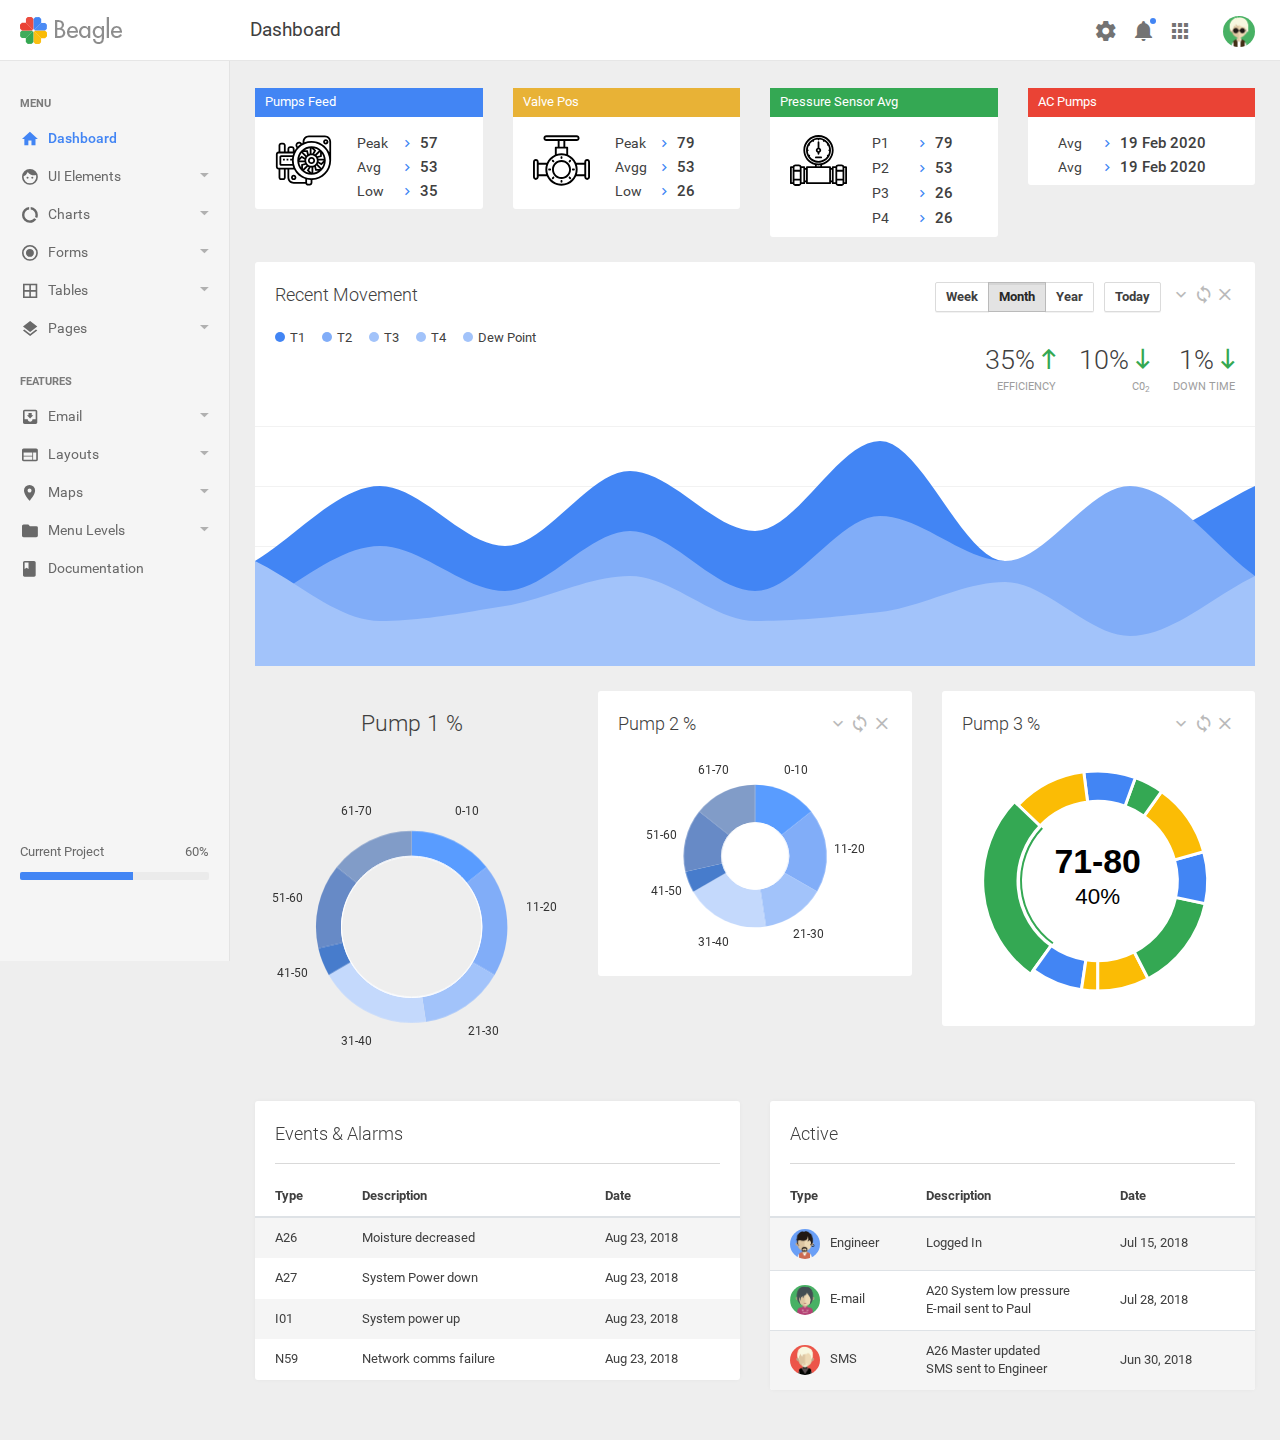
==== index.html @ 0086482c "test push" ====
<!DOCTYPE html>
<html lang="en">
  <head>
    <meta charset="utf-8">
    <meta name="viewport" content="width=device-width, initial-scale=1.0, maximum-scale=1.0, user-scalable=no">
    <meta http-equiv="X-UA-Compatible" content="IE=edge">
    <meta name="description" content="">
    <meta name="author" content="">
    <link rel="shortcut icon" href="assets/img/logo-fav.png">
    <title>Beagle</title>
    <link rel="stylesheet" type="text/css" href="assets/lib/perfect-scrollbar/css/perfect-scrollbar.css"/>
    <link rel="stylesheet" type="text/css" href="assets/lib/material-design-icons/css/material-design-iconic-font.min.css"/>
    <link rel="stylesheet" type="text/css" href="assets/lib/jquery.vectormap/jquery-jvectormap-1.2.2.css"/>
    <link rel="stylesheet" type="text/css" href="assets/lib/jqvmap/jqvmap.min.css"/>
    <link rel="stylesheet" type="text/css" href="assets/lib/datetimepicker/css/bootstrap-datetimepicker.min.css"/>
    <link rel="stylesheet" href="assets/css/app.css" type="text/css"/>
    <link rel="stylesheet" href="assets/css/custom_styles.css" type="text/css"/>
  </head>
  <body>
    <div class="be-wrapper be-fixed-sidebar">
      <nav class="navbar navbar-expand fixed-top be-top-header">
        <div class="container-fluid">
          <div class="be-navbar-header"><a class="navbar-brand" href="index.html"></a>
          </div>
          <div class="page-title"><span>Dashboard</span></div>
          <div class="be-right-navbar">
            <ul class="nav navbar-nav float-right be-user-nav">
              <li class="nav-item dropdown"><a class="nav-link dropdown-toggle" href="#" data-toggle="dropdown" role="button" aria-expanded="false"><img src="assets/img/avatar.png" alt="Avatar"><span class="user-name">Túpac Amaru</span></a>
                <div class="dropdown-menu" role="menu">     
                  <div class="user-info">
                    <div class="user-name">Túpac Amaru</div>
                    <div class="user-position online">Available</div>
                  </div><a class="dropdown-item" href="pages-profile.html"><span class="icon mdi mdi-face"></span>Account</a><a class="dropdown-item" href="#"><span class="icon mdi mdi-settings"></span>Settings</a><a class="dropdown-item" href="pages-login.html"><span class="icon mdi mdi-power"></span>Logout</a>
                </div>
              </li>
            </ul>
            <ul class="nav navbar-nav float-right be-icons-nav">
              <li class="nav-item dropdown"><a class="nav-link be-toggle-right-sidebar" href="#" role="button" aria-expanded="false"><span class="icon mdi mdi-settings"></span></a></li>
              <li class="nav-item dropdown"><a class="nav-link dropdown-toggle" href="#" data-toggle="dropdown" role="button" aria-expanded="false"><span class="icon mdi mdi-notifications"></span><span class="indicator"></span></a>
                <ul class="dropdown-menu be-notifications">
                  <li>
                    <div class="title">Notifications<span class="badge badge-pill">3</span></div>
                    <div class="list">
                      <div class="be-scroller-notifications">
                        <div class="content">
                          <ul>
                            <li class="notification notification-unread"><a href="#">
                                <div class="image"><img src="assets/img/avatar2.png" alt="Avatar"></div>
                                <div class="notification-info">
                                  <div class="text"><span class="user-name">Jessica Caruso</span> accepted your invitation to join the team.</div><span class="date">2 min ago</span>
                                </div></a></li>
                            <li class="notification"><a href="#">
                                <div class="image"><img src="assets/img/avatar3.png" alt="Avatar"></div>
                                <div class="notification-info">
                                  <div class="text"><span class="user-name">Joel King</span> is now following you</div><span class="date">2 days ago</span>
                                </div></a></li>
                            <li class="notification"><a href="#">
                                <div class="image"><img src="assets/img/avatar4.png" alt="Avatar"></div>
                                <div class="notification-info">
                                  <div class="text"><span class="user-name">John Doe</span> is watching your main repository</div><span class="date">2 days ago</span>
                                </div></a></li>
                            <li class="notification"><a href="#">
                                <div class="image"><img src="assets/img/avatar5.png" alt="Avatar"></div>
                                <div class="notification-info"><span class="text"><span class="user-name">Emily Carter</span> is now following you</span><span class="date">5 days ago</span></div></a></li>
                          </ul>
                        </div>
                      </div>
                    </div>
                    <div class="footer"> <a href="#">View all notifications</a></div>
                  </li>
                </ul>
              </li>
              <li class="nav-item dropdown"><a class="nav-link dropdown-toggle" href="#" data-toggle="dropdown" role="button" aria-expanded="false"><span class="icon mdi mdi-apps"></span></a>
                <ul class="dropdown-menu be-connections">
                  <li>
                    <div class="list">
                      <div class="content">
                        <div class="row">
                          <div class="col"><a class="connection-item" href="#"><img src="assets/img/github.png" alt="Github"><span>GitHub</span></a></div>
                          <div class="col"><a class="connection-item" href="#"><img src="assets/img/bitbucket.png" alt="Bitbucket"><span>Bitbucket</span></a></div>
                          <div class="col"><a class="connection-item" href="#"><img src="assets/img/slack.png" alt="Slack"><span>Slack</span></a></div>
                        </div>
                        <div class="row">
                          <div class="col"><a class="connection-item" href="#"><img src="assets/img/dribbble.png" alt="Dribbble"><span>Dribbble</span></a></div>
                          <div class="col"><a class="connection-item" href="#"><img src="assets/img/mail_chimp.png" alt="Mail Chimp"><span>Mail Chimp</span></a></div>
                          <div class="col"><a class="connection-item" href="#"><img src="assets/img/dropbox.png" alt="Dropbox"><span>Dropbox</span></a></div>
                        </div>
                      </div>
                    </div>
                    <div class="footer"> <a href="#">More</a></div>
                  </li>
                </ul>
              </li>
            </ul>
          </div>
        </div>
      </nav>
      <div class="be-left-sidebar">
        <div class="left-sidebar-wrapper"><a class="left-sidebar-toggle" href="#">Dashboard</a>
          <div class="left-sidebar-spacer">
            <div class="left-sidebar-scroll">
              <div class="left-sidebar-content">
                <ul class="sidebar-elements">
                  <li class="divider">Menu</li>
                  <li class="active"><a href="index.html"><i class="icon mdi mdi-home"></i><span>Dashboard</span></a>
                  </li>
                  <li class="parent"><a href="#"><i class="icon mdi mdi-face"></i><span>UI Elements</span></a>
                    <ul class="sub-menu">
                      <li><a href="ui-alerts.html">Alerts</a>
                      </li>
                      <li><a href="ui-buttons.html">Buttons</a>
                      </li>
                      <li><a href="ui-cards.html"><span class="badge badge-primary float-right">New</span>Cards</a>
                      </li>
                      <li><a href="ui-panels.html">Panels</a>
                      </li>
                      <li><a href="ui-general.html">General</a>
                      </li>
                      <li><a href="ui-modals.html">Modals</a>
                      </li>
                      <li><a href="ui-notifications.html">Notifications</a>
                      </li>
                      <li><a href="ui-icons.html">Icons</a>
                      </li>
                      <li><a href="ui-grid.html">Grid</a>
                      </li>
                      <li><a href="ui-tabs-accordions.html">Tabs &amp; Accordions</a>
                      </li>
                      <li><a href="ui-nestable-lists.html">Nestable Lists</a>
                      </li>
                      <li><a href="ui-typography.html">Typography</a>
                      </li>
                      <li><a href="ui-dragdrop.html"><span class="badge badge-primary float-right">New</span>Drag &amp; Drop</a>
                      </li>
                      <li><a href="ui-sweetalert2.html"><span class="badge badge-primary float-right">New</span>Sweetalert 2</a>
                      </li>
                    </ul>
                  </li>
                  <li class="parent"><a href="charts.html"><i class="icon mdi mdi-chart-donut"></i><span>Charts</span></a>
                    <ul class="sub-menu">
                      <li><a href="charts-flot.html">Flot</a>
                      </li>
                      <li><a href="charts-sparkline.html">Sparklines</a>
                      </li>
                      <li><a href="charts-chartjs.html">Chart.js</a>
                      </li>
                      <li><a href="charts-morris.html">Morris.js</a>
                      </li>
                    </ul>
                  </li>
                  <li class="parent"><a href="#"><i class="icon mdi mdi-dot-circle"></i><span>Forms</span></a>
                    <ul class="sub-menu">
                      <li><a href="form-elements.html">Elements</a>
                      </li>
                      <li><a href="form-validation.html">Validation</a>
                      </li>
                      <li><a href="form-multiselect.html">Multiselect</a>
                      </li>
                      <li><a href="form-wizard.html">Wizard</a>
                      </li>
                      <li><a href="form-masks.html">Input Masks</a>
                      </li>
                      <li><a href="form-wysiwyg.html">WYSIWYG Editor</a>
                      </li>
                      <li><a href="form-upload.html">Multi Upload</a>
                      </li>
                    </ul>
                  </li>
                  <li class="parent"><a href="#"><i class="icon mdi mdi-border-all"></i><span>Tables</span></a>
                    <ul class="sub-menu">
                      <li><a href="tables-general.html">General</a>
                      </li>
                      <li><a href="tables-datatables.html">Data Tables</a>
                      </li>
                      <li><a href="tables-filters.html"><span class="badge badge-primary float-right">New</span>Table Filters</a>
                      </li>
                    </ul>
                  </li>
                  <li class="parent"><a href="#"><i class="icon mdi mdi-layers"></i><span>Pages</span></a>
                    <ul class="sub-menu">
                      <li><a href="pages-blank.html">Blank Page</a>
                      </li>
                      <li><a href="pages-blank-header.html">Blank Page Header</a>
                      </li>
                      <li><a href="pages-login.html">Login</a>
                      </li>
                      <li><a href="pages-login2.html">Login v2</a>
                      </li>
                      <li><a href="pages-404.html">404 Page</a>
                      </li>
                      <li><a href="pages-sign-up.html">Sign Up</a>
                      </li>
                      <li><a href="pages-forgot-password.html">Forgot Password</a>
                      </li>
                      <li><a href="pages-profile.html">Profile</a>
                      </li>
                      <li><a href="pages-pricing-tables.html">Pricing Tables</a>
                      </li>
                      <li><a href="pages-pricing-tables2.html">Pricing Tables v2</a>
                      </li>
                      <li><a href="pages-timeline.html">Timeline</a>
                      </li>
                      <li><a href="pages-timeline2.html">Timeline v2</a>
                      </li>
                      <li><a href="pages-invoice.html"><span class="badge badge-primary float-right">New</span>Invoice</a>
                      </li>
                      <li><a href="pages-calendar.html">Calendar</a>
                      </li>
                      <li><a href="pages-gallery.html">Gallery</a>
                      </li>
                      <li><a href="pages-code-editor.html"><span class="badge badge-primary float-right">New    </span>Code Editor</a>
                      </li>
                      <li><a href="pages-booking.html"><span class="badge badge-primary float-right">New</span>Booking</a>
                      </li>
                      <li><a href="pages-loaders.html"><span class="badge badge-primary float-right">New</span>Loaders</a>
                      </li>
                      <li><a href="pages-ajax-loader.html"><span class="badge badge-primary float-right">New</span>AJAX Loader</a>
                      </li>
                    </ul>
                  </li>
                  <li class="divider">Features</li>
                  <li class="parent"><a href="#"><i class="icon mdi mdi-inbox"></i><span>Email</span></a>
                    <ul class="sub-menu">
                      <li><a href="email-inbox.html">Inbox</a>
                      </li>
                      <li><a href="email-read.html">Email Detail</a>
                      </li>
                      <li><a href="email-compose.html">Email Compose</a>
                      </li>
                    </ul>
                  </li>
                  <li class="parent"><a href="#"><i class="icon mdi mdi-view-web"></i><span>Layouts</span></a>
                    <ul class="sub-menu">
                      <li><a href="layouts-primary-header.html">Primary Header</a>
                      </li>
                      <li><a href="layouts-success-header.html">Success Header</a>
                      </li>
                      <li><a href="layouts-warning-header.html">Warning Header</a>
                      </li>
                      <li><a href="layouts-danger-header.html">Danger Header</a>
                      </li>
                      <li><a href="layouts-search-input.html">Search Input</a>
                      </li>
                      <li><a href="layouts-offcanvas-menu.html">Off Canvas Menu</a>
                      </li>
                      <li><a href="layouts-top-menu.html"><span class="badge badge-primary float-right">New</span>Top Menu</a>
                      </li>
                      <li><a href="layouts-nosidebar-left.html">Without Left Sidebar</a>
                      </li>
                      <li><a href="layouts-nosidebar-right.html">Without Right Sidebar</a>
                      </li>
                      <li><a href="layouts-nosidebars.html">Without Both Sidebars</a>
                      </li>
                      <li><a href="layouts-fixed-sidebar.html">Fixed Left Sidebar</a>
                      </li>
                      <li><a href="layouts-boxed-layout.html"><span class="badge badge-primary float-right">New</span>Boxed Layout</a>
                      </li>
                      <li><a href="pages-blank-aside.html">Page Aside</a>
                      </li>
                      <li><a href="layouts-collapsible-sidebar.html">Collapsible Sidebar</a>
                      </li>
                      <li><a href="layouts-sub-navigation.html"><span class="badge badge-primary float-right">New</span>Sub Navigation</a>
                      </li>
                      <li><a href="layouts-mega-menu.html"><span class="badge badge-primary float-right">New</span>Mega Menu</a>
                      </li>
                    </ul>
                  </li>
                  <li class="parent"><a href="#"><i class="icon mdi mdi-pin"></i><span>Maps</span></a>
                    <ul class="sub-menu">
                      <li><a href="maps-google.html">Google Maps</a>
                      </li>
                      <li><a href="maps-vector.html">Vector Maps</a>
                      </li>
                    </ul>
                  </li>
                  <li class="parent"><a href="#"><i class="icon mdi mdi-folder"></i><span>Menu Levels</span></a>
                    <ul class="sub-menu">
                      <li class="parent"><a href="#"><i class="icon mdi mdi-undefined"></i><span>Level 1</span></a>
                        <ul class="sub-menu">
                          <li><a href="#"><i class="icon mdi mdi-undefined"></i><span>Level 2</span></a>
                          </li>
                          <li class="parent"><a href="#"><i class="icon mdi mdi-undefined"></i><span>Level 2</span></a>
                            <ul class="sub-menu">
                              <li><a href="#"><i class="icon mdi mdi-undefined"></i><span>Level 3</span></a>
                              </li>
                              <li><a href="#"><i class="icon mdi mdi-undefined"></i><span>Level 3</span></a>
                              </li>
                            </ul>
                          </li>
                        </ul>
                      </li>
                      <li class="parent"><a href="#"><i class="icon mdi mdi-undefined"></i><span>Level 1</span></a>
                        <ul class="sub-menu">
                          <li><a href="#"><i class="icon mdi mdi-undefined"></i><span>Level 2</span></a>
                          </li>
                          <li class="parent"><a href="#"><i class="icon mdi mdi-undefined"></i><span>Level 2</span></a>
                            <ul class="sub-menu">
                              <li><a href="#"><i class="icon mdi mdi-undefined"></i><span>Level 3</span></a>
                              </li>
                              <li><a href="#"><i class="icon mdi mdi-undefined"></i><span>Level 3</span></a>
                              </li>
                            </ul>
                          </li>
                        </ul>
                      </li>
                    </ul>
                  </li>
                  <li><a href="documentation.html"><i class="icon mdi mdi-book"></i><span>Documentation</span></a>
                  </li>
                </ul>
              </div>
            </div>
          </div>
          <div class="progress-widget">
            <div class="progress-data"><span class="progress-value">60%</span><span class="name">Current Project</span></div>
            <div class="progress">
              <div class="progress-bar progress-bar-primary" style="width: 60%;"></div>
            </div>
          </div>
        </div>
      </div>
      <div class="be-content">
        <div class="main-content container-fluid">
          <div class="row">
            <div class="col-12 col-lg-6 col-xl-3">

                

                <div class="widget widget-tile has-heading">

                  <div class="widget-heading-block">Pumps Feed</div>


                  <div class="row">
                    <div class="col-md-4 pr-0">
                      <div class="widget-img"><img src="assets/img/icons/water-pump.svg"></div>
                    </div>
                    <div class="col-md-8">
                      <div class="data-info">

                        <div class="row">
                          <div class="col-md-6 p-0"><div class="desc">Peak</div></div>
                          <div class="col-md-6 p-0">
                            <div class="value">
                              <span class="indicator indicator-equal mdi mdi-chevron-right"></span><span class="number" data-toggle="counter" data-end="65">0</span>
                            </div>
                          </div>
                        </div>

                        <div class="row">
                          <div class="col-md-6 p-0"><div class="desc">Avg</div></div>
                          <div class="col-md-6 p-0">
                            <div class="value">
                              <span class="indicator indicator-equal mdi mdi-chevron-right"></span><span class="number" data-toggle="counter" data-end="60">0</span>
                            </div>
                          </div>
                        </div>

                        <div class="row">
                          <div class="col-md-6 p-0"><div class="desc">Low</div></div>
                          <div class="col-md-6 p-0">
                            <div class="value">
                              <span class="indicator indicator-equal mdi mdi-chevron-right"></span><span class="number" data-toggle="counter" data-end="40">0</span>
                            </div>
                          </div>
                        </div>
                        
    
                        
                      </div>
                    </div>
                  </div>

                  
                  
                </div>
            </div>
            <div class="col-12 col-lg-6 col-xl-3">

                

              <div class="widget widget-tile has-heading">

                <div class="widget-heading-block orange-heading">Valve Pos</div>


                <div class="row">
                  <div class="col-md-4 pr-0">
                    <div class="widget-img"><img src="assets/img/icons/valve.svg"></div>
                  </div>
                  <div class="col-md-8">
                    <div class="data-info">

                      <div class="row">
                        <div class="col-md-6 p-0"><div class="desc">Peak</div></div>
                        <div class="col-md-6 p-0">
                          <div class="value">
                            <span class="indicator indicator-equal mdi mdi-chevron-right"></span><span class="number" data-toggle="counter" data-end="90">0</span>
                          </div>
                        </div>
                      </div>

                      <div class="row">
                        <div class="col-md-6 p-0"><div class="desc">Avgg</div></div>
                        <div class="col-md-6 p-0">
                          <div class="value">
                            <span class="indicator indicator-equal mdi mdi-chevron-right"></span><span class="number" data-toggle="counter" data-end="60">0</span>
                          </div>
                        </div>
                      </div>

                      <div class="row">
                        <div class="col-md-6 p-0"><div class="desc">Low</div></div>
                        <div class="col-md-6 p-0">
                          <div class="value">
                            <span class="indicator indicator-equal mdi mdi-chevron-right"></span><span class="number" data-toggle="counter" data-end="30">0</span>
                          </div>
                        </div>
                      </div>
                      
  
                      
                    </div>
                  </div>
                </div>

                
                
              </div>
            </div>
            <div class="col-12 col-lg-6 col-xl-3">

                  

              <div class="widget widget-tile has-heading pressure-widget">

                <div class="widget-heading-block green-heading">Pressure Sensor Avg</div>


                <div class="row">
                  <div class="col-md-4 pr-0">
                    <div class="widget-img"><img src="assets/img/icons/pressure.svg"></div>
                  </div>
                  <div class="col-md-8">
                    <div class="data-info">

                      <div class="row">
                        <div class="col-md-6 p-0"><div class="desc">P1</div></div>
                        <div class="col-md-6 p-0">
                          <div class="value">
                            <span class="indicator indicator-equal mdi mdi-chevron-right"></span><span class="number" data-toggle="counter" data-end="90">0</span>
                          </div>
                        </div>
                      </div>

                      <div class="row">
                        <div class="col-md-6 p-0"><div class="desc">P2</div></div>
                        <div class="col-md-6 p-0">
                          <div class="value">
                            <span class="indicator indicator-equal mdi mdi-chevron-right"></span><span class="number" data-toggle="counter" data-end="60">0</span>
                          </div>
                        </div>
                      </div>

                      <div class="row">
                        <div class="col-md-6 p-0"><div class="desc">P3</div></div>
                        <div class="col-md-6 p-0">
                          <div class="value">
                            <span class="indicator indicator-equal mdi mdi-chevron-right"></span><span class="number" data-toggle="counter" data-end="30">0</span>
                          </div>
                        </div>
                      </div>

                      <div class="row">
                        <div class="col-md-6 p-0"><div class="desc">P4</div></div>
                        <div class="col-md-6 p-0">
                          <div class="value">
                            <span class="indicator indicator-equal mdi mdi-chevron-right"></span><span class="number" data-toggle="counter" data-end="30">0</span>
                          </div>
                        </div>
                      </div>
                      

                      
                    </div>
                  </div>
                </div>

                
                
              </div>
            </div>
            
            <div class="col-12 col-lg-6 col-xl-3">

                  

              <div class="widget widget-tile has-heading">

                <div class="widget-heading-block red-heading">AC Pumps</div>


                <div class="row">
                  
                  <div class="col-md-12">
                    <div class="data-info">

                      <div class="row">
                        <div class="col-md-4 p-0"><div class="desc">Avg</div></div>
                        <div class="col-md-8 p-0">
                          <div class="value">
                            <span class="indicator indicator-equal mdi mdi-chevron-right"></span><span class="number">19 Feb 2020</span>
                          </div>
                        </div>
                      </div>

                      <div class="row">
                        <div class="col-md-4 p-0"><div class="desc">Avg</div></div>
                        <div class="col-md-8 p-0">
                          <div class="value">
                            <span class="indicator indicator-equal mdi mdi-chevron-right"></span><span class="number">19 Feb 2020</span>
                          </div>
                        </div>
                      </div>

                    </div>
                  </div>
                </div>

                
                
              </div>
            </div>
            
          </div>
          <div class="row">
            <div class="col-md-12">
              <div class="widget widget-fullwidth be-loading">
                <div class="widget-head">
                  <div class="tools">
                    <div class="dropdown"><a class="dropdown-toggle" data-toggle="dropdown"><span class="icon mdi mdi-more-vert d-inline-block d-md-none"></span></a>
                      <div class="dropdown-menu" role="menu"><a class="dropdown-item" href="#">Week</a><a class="dropdown-item" href="#">Month</a><a class="dropdown-item" href="#">Year</a>
                        <div class="dropdown-divider"></div><a class="dropdown-item" href="#">Today</a>
                      </div>
                    </div><span class="icon mdi mdi-chevron-down"></span><span class="icon toggle-loading mdi mdi-refresh-sync"></span><span class="icon mdi mdi-close"></span>
                  </div>
                  <div class="button-toolbar d-none d-md-block">
                    <div class="btn-group">
                      <button class="btn btn-secondary" type="button">Week</button>
                      <button class="btn btn-secondary active" type="button">Month</button>
                      <button class="btn btn-secondary" type="button">Year</button>
                    </div>
                    <div class="btn-group">
                      <button class="btn btn-secondary" type="button">Today</button>
                    </div>
                  </div><span class="title">Recent Movement</span>
                </div>
                <div class="widget-chart-container">
                  <div class="widget-chart-info">
                    <ul class="chart-legend-horizontal">
                      <li><span data-color="main-chart-color1"></span> T1</li>
                      <li><span data-color="main-chart-color2"></span> T2</li>
                      <li><span data-color="main-chart-color3"></span> T3</li>
                      <li><span data-color="main-chart-color3"></span> T4</li>
                      <li><span data-color="main-chart-color3"></span> Dew Point</li>
                    </ul>
                  </div>
                  <div class="widget-counter-group widget-counter-group-right">
                    <div class="counter counter-big">
                      <div class="value">35% <span class="mdi mdi-long-arrow-up text-success"></span></div>
                      <div class="desc">Efficiency</div>
                    </div>
                    <div class="counter counter-big">
                      <div class="value">10% <span class="mdi mdi-long-arrow-down text-success"></span></div>
                      <div class="desc">C0<sub>2</sub></div>
                    </div>
                    <div class="counter counter-big">
                      <div class="value">1% <span class="mdi mdi-long-arrow-down text-success"></span></div>
                      <div class="desc"> Down Time</div>
                    </div>
                  </div>
                  <div id="main-chart" style="height: 260px;"></div>
                </div>
                <div class="be-spinner">
                  <svg width="40px" height="40px" viewBox="0 0 66 66" xmlns="http://www.w3.org/2000/svg">
                    <circle class="circle" fill="none" stroke-width="4" stroke-linecap="round" cx="33" cy="33" r="30"></circle>
                  </svg>
                </div>
              </div>
            </div>
          </div>

          <div class="row pump-rpm-section">
            
            <div class="col-lg-4">
              <h3 class="text-center">Pump 1 %</h3>
              <div id="pump-chart1" style="height: 100%;"></div>
            </div>



            <div class="col-lg-4">
                <div class="widget">
                  <div class="widget-head">
                    <div class="tools"><span class="icon mdi mdi-chevron-down"></span><span class="icon mdi mdi-refresh-sync"></span><span class="icon mdi mdi-close"></span></div><span class="title">Pump 2 %</span>
                  </div>
                  <div class="widget-chart-container">
                    <div id="pump-chart2" style="height: 200px;"></div>
                  </div>
                </div>
            </div>




            <div class="col-lg-4">
                <div class="widget">
                  <div class="widget-head">
                    <div class="tools"><span class="icon mdi mdi-chevron-down"></span><span class="icon mdi mdi-refresh-sync"></span><span class="icon mdi mdi-close"></span></div><span class="title">Pump 3 %</span>
                  </div>
                  <div class="widget-chart-container">
                    <div id="donut-chart" style="height: 250px;"></div>
                  </div>
                </div>
            </div>
          </div>

          <div class="row">
            <div class="col-12 col-lg-6">
              <div class="card card-table">
                <div class="card-header card-header-divider">
                  
                  <div class="title">Events & Alarms</div>
                </div>
                <div class="card-body table-responsive">
                  <table class="table table-striped table-borderless">
                    <thead>
                      <tr>
                        <th style="width:20%;">Type</th>
                        <th style="width: 50%;">Description</th>
                        <th style="width:30%;">Date</th>
                        
                        
                      </tr>
                    </thead>
                    <tbody class="no-border-x">
                      <tr>
                        <td>A26</td>
                        <td>Moisture decreased</td>
                        <td>Aug 23, 2018</td>
                        
                        
                      </tr>
                      <tr>
                        <td>A27</td>
                        <td>System Power down</td>
                        <td>Aug 23, 2018</td>
                        
                        
                      </tr>
                      <tr>
                        <td>I01</td>
                        <td>System power up</td>
                        <td>Aug 23, 2018</td>
                        
                        
                      </tr>
                      <tr>
                        <td>N59</td>
                        <td>Network comms failure</td>
                        <td>Aug 23, 2018</td>
                        
                        
                      </tr>
                      
                    </tbody>
                  </table>
                </div>
              </div>
            </div>
            <div class="col-12 col-lg-6">
              <div class="card card-table">
                <div class="card-header card-header-divider">
                  
                  <div class="title">Active</div>
                </div>
                <div class="card-body table-responsive">
                  <table class="table table-striped table-hover">
                    <thead>
                      <tr>
                        <th style="width:30%;">Type</th>
                        <th style="width: 40%;">Description</th>
                        <th style="width:30%;">Date</th>
                        
                        
                      </tr>
                    </thead>
                    <tbody>
                      
                      <tr>
                        <td class="user-avatar"> <img src="assets/img/avatar4.png" alt="Avatar">Engineer</td>
                        <td>Logged In</td>
                        <td>Jul 15, 2018</td>
                        
                      </tr>
                      <tr>
                        <td class="user-avatar"> <img src="assets/img/avatar5.png" alt="Avatar">E-mail</td>
                        <td>A20 System low pressure<br>E-mail sent to Paul</td>
                        <td>Jul 28, 2018</td>
                        
                      </tr>
                      <tr>
                        <td class="user-avatar"> <img src="assets/img/avatar3.png" alt="Avatar">SMS</td>
                        <td>A26 Master updated<br>SMS sent to Engineer</td>
                        <td>Jun 30, 2018</td>
                        
                      </tr>
                    </tbody>
                  </table>
                </div>
              </div>
            </div>
          </div>
          
          
        </div>
      </div>
      <nav class="be-right-sidebar">
        <div class="sb-content">
          <div class="tab-navigation">
            <ul class="nav nav-tabs nav-justified" role="tablist">
              <li class="nav-item" role="presentation"><a class="nav-link active" href="#tab1" aria-controls="tab1" role="tab" data-toggle="tab">Chat</a></li>
              <li class="nav-item" role="presentation"><a class="nav-link" href="#tab2" aria-controls="tab2" role="tab" data-toggle="tab">Todo</a></li>
              <li class="nav-item" role="presentation"><a class="nav-link" href="#tab3" aria-controls="tab3" role="tab" data-toggle="tab">Settings</a></li>
            </ul>
          </div>
          <div class="tab-panel">
            <div class="tab-content">
              <div class="tab-pane tab-chat active" id="tab1" role="tabpanel">
                <div class="chat-contacts">
                  <div class="chat-sections">
                    <div class="be-scroller-chat">
                      <div class="content">
                        <h2>Recent</h2>
                        <div class="contact-list contact-list-recent">
                          <div class="user"><a href="#"><img src="assets/img/avatar1.png" alt="Avatar">
                              <div class="user-data"><span class="status away"></span><span class="name">Claire Sassu</span><span class="message">Can you share the...</span></div></a></div>
                          <div class="user"><a href="#"><img src="assets/img/avatar2.png" alt="Avatar">
                              <div class="user-data"><span class="status"></span><span class="name">Maggie jackson</span><span class="message">I confirmed the info.</span></div></a></div>
                          <div class="user"><a href="#"><img src="assets/img/avatar3.png" alt="Avatar">
                              <div class="user-data"><span class="status offline"></span><span class="name">Joel King		</span><span class="message">Ready for the meeti...</span></div></a></div>
                        </div>
                        <h2>Contacts</h2>
                        <div class="contact-list">
                          <div class="user"><a href="#"><img src="assets/img/avatar4.png" alt="Avatar">
                              <div class="user-data2"><span class="status"></span><span class="name">Mike Bolthort</span></div></a></div>
                          <div class="user"><a href="#"><img src="assets/img/avatar5.png" alt="Avatar">
                              <div class="user-data2"><span class="status"></span><span class="name">Maggie jackson</span></div></a></div>
                          <div class="user"><a href="#"><img src="assets/img/avatar6.png" alt="Avatar">
                              <div class="user-data2"><span class="status offline"></span><span class="name">Jhon Voltemar</span></div></a></div>
                        </div>
                      </div>
                    </div>
                  </div>
                  <div class="bottom-input">
                    <input type="text" placeholder="Search..." name="q"><span class="mdi mdi-search"></span>
                  </div>
                </div>
                <div class="chat-window">
                  <div class="title">
                    <div class="user"><img src="assets/img/avatar2.png" alt="Avatar">
                      <h2>Maggie jackson</h2><span>Active 1h ago</span>
                    </div><span class="icon return mdi mdi-chevron-left"></span>
                  </div>
                  <div class="chat-messages">
                    <div class="be-scroller-messages">
                      <div class="content">
                        <ul>
                          <li class="friend">
                            <div class="msg">Hello</div>
                          </li>
                          <li class="self">
                            <div class="msg">Hi, how are you?</div>
                          </li>
                          <li class="friend">
                            <div class="msg">Good, I'll need support with my pc</div>
                          </li>
                          <li class="self">
                            <div class="msg">Sure, just tell me what is going on with your computer?</div>
                          </li>
                          <li class="friend">
                            <div class="msg">I don't know it just turns off suddenly</div>
                          </li>
                        </ul>
                      </div>
                    </div>
                  </div>
                  <div class="chat-input">
                    <div class="input-wrapper"><span class="photo mdi mdi-camera"></span>
                      <input type="text" placeholder="Message..." name="q" autocomplete="off"><span class="send-msg mdi mdi-mail-send"></span>
                    </div>
                  </div>
                </div>
              </div>
              <div class="tab-pane tab-todo" id="tab2" role="tabpanel">
                <div class="todo-container">
                  <div class="todo-wrapper">
                    <div class="be-scroller-todo">
                      <div class="todo-content"><span class="category-title">Today</span>
                        <ul class="todo-list">
                          <li>
                            <div class="custom-checkbox custom-control custom-control-sm"><span class="delete mdi mdi-delete"></span>
                              <input class="custom-control-input" type="checkbox" checked="" id="tck1">
                              <label class="custom-control-label" for="tck1">Initialize the project</label>
                            </div>
                          </li>
                          <li>
                            <div class="custom-checkbox custom-control custom-control-sm"><span class="delete mdi mdi-delete"></span>
                              <input class="custom-control-input" type="checkbox" id="tck2">
                              <label class="custom-control-label" for="tck2">Create the main structure							</label>
                            </div>
                          </li>
                          <li>
                            <div class="custom-checkbox custom-control custom-control-sm"><span class="delete mdi mdi-delete"></span>
                              <input class="custom-control-input" type="checkbox" id="tck3">
                              <label class="custom-control-label" for="tck3">Updates changes to GitHub							</label>
                            </div>
                          </li>
                        </ul><span class="category-title">Tomorrow</span>
                        <ul class="todo-list">
                          <li>
                            <div class="custom-checkbox custom-control custom-control-sm"><span class="delete mdi mdi-delete"></span>
                              <input class="custom-control-input" type="checkbox" id="tck4">
                              <label class="custom-control-label" for="tck4">Initialize the project							</label>
                            </div>
                          </li>
                          <li>
                            <div class="custom-checkbox custom-control custom-control-sm"><span class="delete mdi mdi-delete"></span>
                              <input class="custom-control-input" type="checkbox" id="tck5">
                              <label class="custom-control-label" for="tck5">Create the main structure							</label>
                            </div>
                          </li>
                          <li>
                            <div class="custom-checkbox custom-control custom-control-sm"><span class="delete mdi mdi-delete"></span>
                              <input class="custom-control-input" type="checkbox" id="tck6">
                              <label class="custom-control-label" for="tck6">Updates changes to GitHub							</label>
                            </div>
                          </li>
                          <li>
                            <div class="custom-checkbox custom-control custom-control-sm"><span class="delete mdi mdi-delete"></span>
                              <input class="custom-control-input" type="checkbox" id="tck7">
                              <label class="custom-control-label" for="tck7" title="This task is too long to be displayed in a normal space!">This task is too long to be displayed in a normal space!							</label>
                            </div>
                          </li>
                        </ul>
                      </div>
                    </div>
                  </div>
                  <div class="bottom-input">
                    <input type="text" placeholder="Create new task..." name="q"><span class="mdi mdi-plus"></span>
                  </div>
                </div>
              </div>
              <div class="tab-pane tab-settings" id="tab3" role="tabpanel">
                <div class="settings-wrapper">
                  <div class="be-scroller-settings"><span class="category-title">General</span>
                    <ul class="settings-list">
                      <li>
                        <div class="switch-button switch-button-sm">
                          <input type="checkbox" checked="" name="st1" id="st1"><span>
                            <label for="st1"></label></span>
                        </div><span class="name">Available</span>
                      </li>
                      <li>
                        <div class="switch-button switch-button-sm">
                          <input type="checkbox" checked="" name="st2" id="st2"><span>
                            <label for="st2"></label></span>
                        </div><span class="name">Enable notifications</span>
                      </li>
                      <li>
                        <div class="switch-button switch-button-sm">
                          <input type="checkbox" checked="" name="st3" id="st3"><span>
                            <label for="st3"></label></span>
                        </div><span class="name">Login with Facebook</span>
                      </li>
                    </ul><span class="category-title">Notifications</span>
                    <ul class="settings-list">
                      <li>
                        <div class="switch-button switch-button-sm">
                          <input type="checkbox" name="st4" id="st4"><span>
                            <label for="st4"></label></span>
                        </div><span class="name">Email notifications</span>
                      </li>
                      <li>
                        <div class="switch-button switch-button-sm">
                          <input type="checkbox" checked="" name="st5" id="st5"><span>
                            <label for="st5"></label></span>
                        </div><span class="name">Project updates</span>
                      </li>
                      <li>
                        <div class="switch-button switch-button-sm">
                          <input type="checkbox" checked="" name="st6" id="st6"><span>
                            <label for="st6"></label></span>
                        </div><span class="name">New comments</span>
                      </li>
                      <li>
                        <div class="switch-button switch-button-sm">
                          <input type="checkbox" name="st7" id="st7"><span>
                            <label for="st7"></label></span>
                        </div><span class="name">Chat messages</span>
                      </li>
                    </ul><span class="category-title">Workflow</span>
                    <ul class="settings-list">
                      <li>
                        <div class="switch-button switch-button-sm">
                          <input type="checkbox" name="st8" id="st8"><span>
                            <label for="st8"></label></span>
                        </div><span class="name">Deploy on commit</span>
                      </li>
                    </ul>
                  </div>
                </div>
              </div>
            </div>
          </div>
        </div>
      </nav>
    </div>
    <script src="assets/lib/jquery/jquery.min.js" type="text/javascript"></script>
    <script src="assets/lib/perfect-scrollbar/js/perfect-scrollbar.min.js" type="text/javascript"></script>
    <script src="assets/lib/bootstrap/dist/js/bootstrap.bundle.min.js" type="text/javascript"></script>
    <script src="assets/js/app.js" type="text/javascript"></script>
    <script src="assets/lib/jquery-flot/jquery.flot.js" type="text/javascript"></script>
    <script src="assets/lib/jquery-flot/jquery.flot.pie.js" type="text/javascript"></script>
    <script src="assets/lib/jquery-flot/jquery.flot.time.js" type="text/javascript"></script>
    <script src="assets/lib/jquery-flot/jquery.flot.resize.js" type="text/javascript"></script>
    <script src="assets/lib/jquery-flot/plugins/jquery.flot.orderBars.js" type="text/javascript"></script>
    <script src="assets/lib/jquery-flot/plugins/curvedLines.js" type="text/javascript"></script>
    <script src="assets/lib/jquery-flot/plugins/jquery.flot.tooltip.js" type="text/javascript"></script>
    <script src="assets/lib/jquery.sparkline/jquery.sparkline.min.js" type="text/javascript"></script>
    <script src="assets/lib/countup/countUp.min.js" type="text/javascript"></script>
    <script src="assets/lib/jquery-ui/jquery-ui.min.js" type="text/javascript"></script>
    <script src="assets/lib/jqvmap/jquery.vmap.min.js" type="text/javascript"></script>
    <script src="assets/lib/jqvmap/maps/jquery.vmap.world.js" type="text/javascript"></script>

    <script src="assets/lib/raphael/raphael.min.js" type="text/javascript"></script>
    <script src="assets/lib/morrisjs/morris.min.js" type="text/javascript"></script>
    <script src="assets/js/app-charts-morris.js" type="text/javascript"></script>

    <script src="assets/js/app-dashboard.js" type="text/javascript"></script>
    <script type="text/javascript">
      $(document).ready(function(){
      	//-initialize the javascript
      	App.init();
      	App.dashboard();
      
      });
    </script>
  </body>
</html>
---- assets/lib/perfect-scrollbar/css/perfect-scrollbar.css ----
/*!
 * Beagle v1.7.1
 * https://foxythemes.net
 *
 * Copyright (c) 2019 Foxy Themes
 */

/*
 * Container style
 */
.ps {
  overflow: hidden !important;
  overflow-anchor: none;
  -ms-overflow-style: none;
  touch-action: auto;
  -ms-touch-action: auto;
}

/*
 * Scrollbar rail styles
 */
.ps__rail-x {
  display: none;
  opacity: 0;
  transition: background-color .2s linear, opacity .2s linear;
  -webkit-transition: background-color .2s linear, opacity .2s linear;
  height: 15px;
  /* there must be 'bottom' or 'top' for ps__rail-x */
  bottom: 0px;
  /* please don't change 'position' */
  position: absolute;
}

.ps__rail-y {
  display: none;
  opacity: 0;
  transition: background-color .2s linear, opacity .2s linear;
  -webkit-transition: background-color .2s linear, opacity .2s linear;
  width: 15px;
  /* there must be 'right' or 'left' for ps__rail-y */
  right: 0;
  /* please don't change 'position' */
  position: absolute;
}

.ps--active-x > .ps__rail-x,
.ps--active-y > .ps__rail-y {
  display: block;
  background-color: transparent;
}

.ps:hover > .ps__rail-x,
.ps:hover > .ps__rail-y,
.ps--focus > .ps__rail-x,
.ps--focus > .ps__rail-y,
.ps--scrolling-x > .ps__rail-x,
.ps--scrolling-y > .ps__rail-y {
  opacity: 0.6;
}

.ps .ps__rail-x:hover,
.ps .ps__rail-y:hover,
.ps .ps__rail-x:focus,
.ps .ps__rail-y:focus,
.ps .ps__rail-x.ps--clicking,
.ps .ps__rail-y.ps--clicking {
  background-color: #eee;
  opacity: 0.9;
}

/*
 * Scrollbar thumb styles
 */
.ps__thumb-x {
  background-color: #aaa;
  border-radius: 6px;
  transition: background-color .2s linear, height .2s ease-in-out;
  -webkit-transition: background-color .2s linear, height .2s ease-in-out;
  height: 6px;
  /* there must be 'bottom' for ps__thumb-x */
  bottom: 2px;
  /* please don't change 'position' */
  position: absolute;
}

.ps__thumb-y {
  background-color: #aaa;
  border-radius: 6px;
  transition: background-color .2s linear, width .2s ease-in-out;
  -webkit-transition: background-color .2s linear, width .2s ease-in-out;
  width: 6px;
  /* there must be 'right' for ps__thumb-y */
  right: 2px;
  /* please don't change 'position' */
  position: absolute;
}

.ps__rail-x:hover > .ps__thumb-x,
.ps__rail-x:focus > .ps__thumb-x,
.ps__rail-x.ps--clicking .ps__thumb-x {
  background-color: #999;
  height: 11px;
}

.ps__rail-y:hover > .ps__thumb-y,
.ps__rail-y:focus > .ps__thumb-y,
.ps__rail-y.ps--clicking .ps__thumb-y {
  background-color: #999;
  width: 11px;
}

/* MS supports */
@supports (-ms-overflow-style: none) {
  .ps {
    overflow: auto !important;
  }
}

@media screen and (-ms-high-contrast: active), (-ms-high-contrast: none) {
  .ps {
    overflow: auto !important;
  }
}
---- assets/lib/jqvmap/jqvmap.min.css ----
/*!
 * Beagle v1.7.1
 * https://foxythemes.net
 *
 * Copyright (c) 2019 Foxy Themes
 */

.jqvmap-label,.jqvmap-pin{pointer-events:none}.jqvmap-label{position:absolute;display:none;-webkit-border-radius:3px;-moz-border-radius:3px;border-radius:3px;background:#292929;color:#fff;font-family:sans-serif,Verdana;font-size:smaller;padding:3px}.jqvmap-zoomin,.jqvmap-zoomout{position:absolute;left:10px;-webkit-border-radius:3px;-moz-border-radius:3px;border-radius:3px;background:#000;padding:3px;color:#fff;width:10px;height:10px;cursor:pointer;line-height:10px;text-align:center}.jqvmap-zoomin{top:10px}.jqvmap-zoomout{top:30px}.jqvmap-region{cursor:pointer}.jqvmap-ajax_response{width:100%;height:500px}
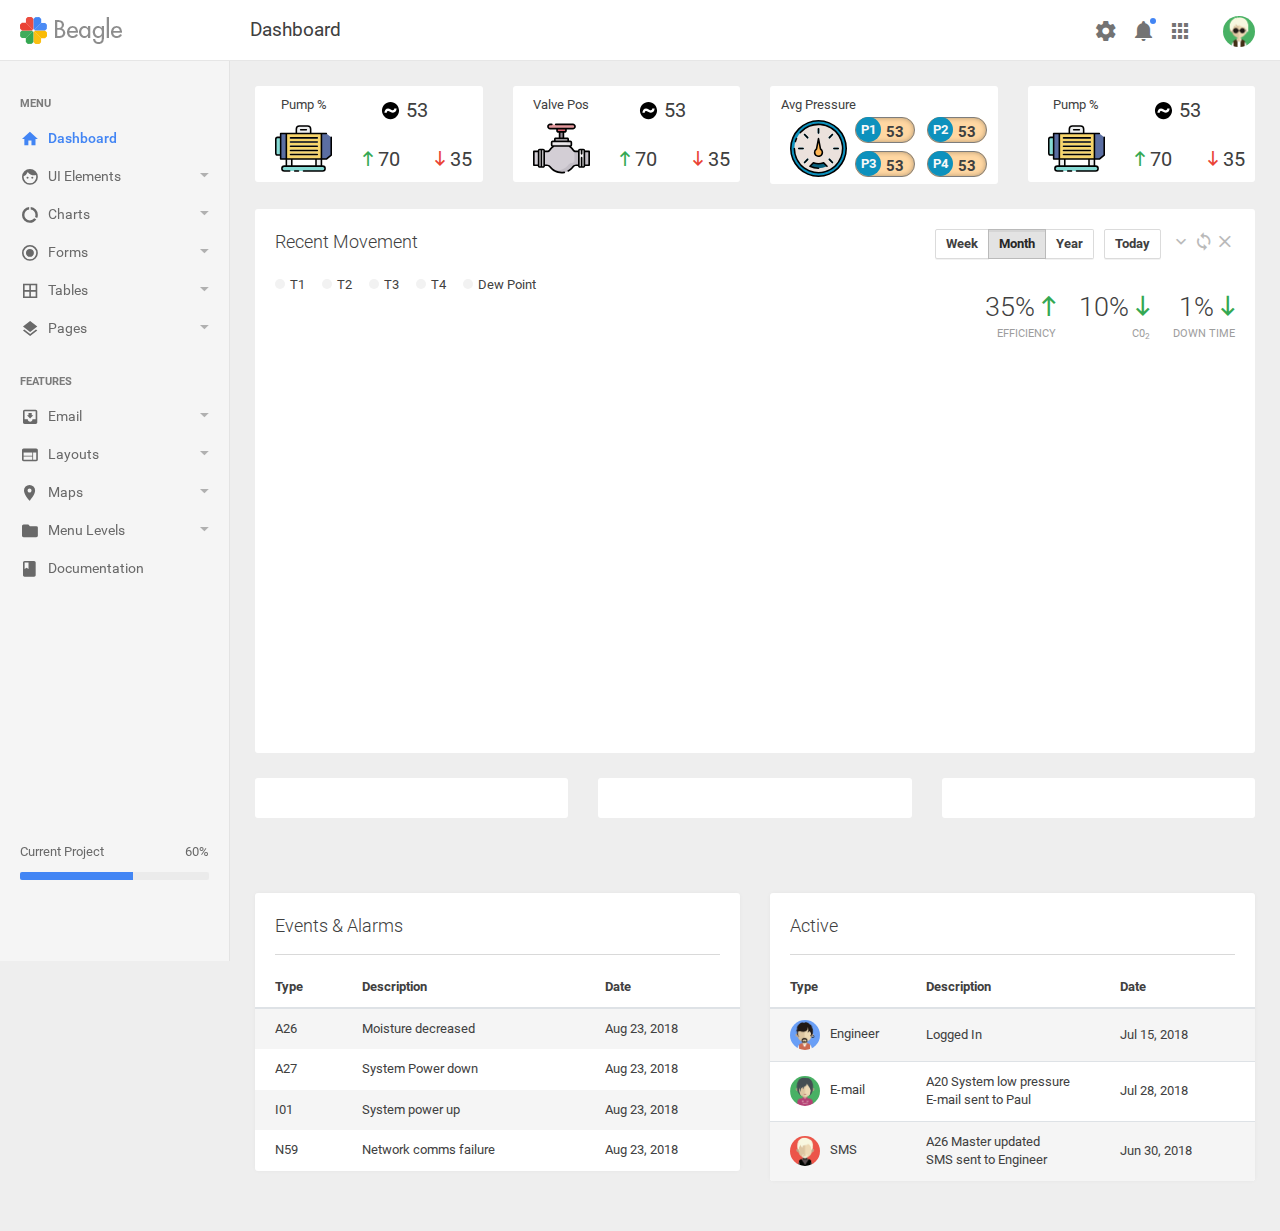
==== commit 7aebea7c: "ui update plus high charts" ====
--- a/index.html
+++ b/index.html
@@ -322,48 +322,32 @@
       <div class="be-content">
         <div class="main-content container-fluid">
           <div class="row">
-            <div class="col-12 col-lg-6 col-xl-3">
+            <div class="col-12 col-md-6 col-lg-3 col-xl-3">
 
                 
 
-                <div class="widget widget-tile has-heading">
-
-                  <div class="widget-heading-block">Pumps Feed</div>
+                <div class="widget widget-tile">
 
 
                   <div class="row">
-                    <div class="col-md-4 pr-0">
-                      <div class="widget-img"><img src="assets/img/icons/water-pump.svg"></div>
+                    <div class="col-md-4 pr-0 ">
+                      <div class="row">
+                        <div class="col-md-12 p-0 text-center box-heading">Pump %</div>
+                        <div class="col-md-12 p-20 text-center d-flex align-items-center"><div class="widget-img"><img src="assets/img/icons/pump.svg"></div></div>
+                      </div>
+                      
                     </div>
                     <div class="col-md-8">
                       <div class="data-info">
 
                         <div class="row">
-                          <div class="col-md-6 p-0"><div class="desc">Peak</div></div>
-                          <div class="col-md-6 p-0">
-                            <div class="value">
-                              <span class="indicator indicator-equal mdi mdi-chevron-right"></span><span class="number" data-toggle="counter" data-end="65">0</span>
-                            </div>
-                          </div>
+                          
+                          <div class="col-md-12 p-0 text-center mb-20"><span data-toggle="counter" data-end="60" class="number avg-value">0</span></div>
+                          <div class="col-md-6 p-0 text-center"><span class="avg-value no-bg number" title="Maximum value"><span class="mdi mdi-long-arrow-up text-success"></span> <span data-toggle="counter" data-end="80" class="number">0</span></span></div>
+                          <div class="col-md-6 p-0 text-center"><span class="avg-value no-bg number" title="Minimum value"><span class="mdi mdi-long-arrow-down text-danger"></span> <span data-toggle="counter" data-end="40" class="number">0</span></span></div>
                         </div>
 
-                        <div class="row">
-                          <div class="col-md-6 p-0"><div class="desc">Avg</div></div>
-                          <div class="col-md-6 p-0">
-                            <div class="value">
-                              <span class="indicator indicator-equal mdi mdi-chevron-right"></span><span class="number" data-toggle="counter" data-end="60">0</span>
-                            </div>
-                          </div>
-                        </div>
-
-                        <div class="row">
-                          <div class="col-md-6 p-0"><div class="desc">Low</div></div>
-                          <div class="col-md-6 p-0">
-                            <div class="value">
-                              <span class="indicator indicator-equal mdi mdi-chevron-right"></span><span class="number" data-toggle="counter" data-end="40">0</span>
-                            </div>
-                          </div>
-                        </div>
+                        
                         
     
                         
@@ -375,48 +359,70 @@
                   
                 </div>
             </div>
-            <div class="col-12 col-lg-6 col-xl-3">
+            <div class="col-12 col-md-6 col-lg-3 col-xl-3">
 
                 
 
-              <div class="widget widget-tile has-heading">
-
-                <div class="widget-heading-block orange-heading">Valve Pos</div>
+                <div class="widget widget-tile">
+
+
+                  <div class="row">
+                    <div class="col-md-4 pr-0 ">
+                      <div class="row">
+                        <div class="col-md-12 p-0 text-center box-heading">Valve Pos</div>
+                        <div class="col-md-12 p-20 text-center d-flex align-items-center"><div class="widget-img"><img src="assets/img/icons/valve.svg"></div></div>
+                      </div>
+                      
+                    </div>
+                    <div class="col-md-8">
+                      <div class="data-info">
+
+                        <div class="row">
+                          
+                          <div class="col-md-12 p-0 text-center mb-20"><span data-toggle="counter" data-end="60" class="number avg-value">0</span></div>
+                          <div class="col-md-6 p-0 text-center"><span class="avg-value no-bg number" title="Maximum value"><span class="mdi mdi-long-arrow-up text-success"></span> <span data-toggle="counter" data-end="80" class="number">0</span></span></div>
+                          <div class="col-md-6 p-0 text-center"><span class="avg-value no-bg number" title="Minimum value"><span class="mdi mdi-long-arrow-down text-danger"></span> <span data-toggle="counter" data-end="40" class="number">0</span></span></div>
+                        </div>
+
+                        
+                        
+    
+                        
+                      </div>
+                    </div>
+                  </div>
+
+                  
+                  
+                </div>
+            </div>
+            <div class="col-12 col-md-6 col-lg-3 col-xl-3">
+
+                
+
+              <div class="widget widget-tile">
 
 
                 <div class="row">
-                  <div class="col-md-4 pr-0">
-                    <div class="widget-img"><img src="assets/img/icons/valve.svg"></div>
+                  <div class="col-md-4 pr-0 ">
+                    <div class="row">
+                      <div class="col-md-12 p-0 text-center box-heading">Avg Pressure</div>
+                      <div class="col-md-12 text-center d-flex align-items-center"><div class="widget-img"><img src="assets/img/icons/pressure.svg"></div></div>
+                    </div>
+                    
                   </div>
                   <div class="col-md-8">
                     <div class="data-info">
 
-                      <div class="row">
-                        <div class="col-md-6 p-0"><div class="desc">Peak</div></div>
-                        <div class="col-md-6 p-0">
-                          <div class="value">
-                            <span class="indicator indicator-equal mdi mdi-chevron-right"></span><span class="number" data-toggle="counter" data-end="90">0</span>
-                          </div>
-                        </div>
-                      </div>
-
-                      <div class="row">
-                        <div class="col-md-6 p-0"><div class="desc">Avgg</div></div>
-                        <div class="col-md-6 p-0">
-                          <div class="value">
-                            <span class="indicator indicator-equal mdi mdi-chevron-right"></span><span class="number" data-toggle="counter" data-end="60">0</span>
-                          </div>
-                        </div>
-                      </div>
-
-                      <div class="row">
-                        <div class="col-md-6 p-0"><div class="desc">Low</div></div>
-                        <div class="col-md-6 p-0">
-                          <div class="value">
-                            <span class="indicator indicator-equal mdi mdi-chevron-right"></span><span class="number" data-toggle="counter" data-end="30">0</span>
-                          </div>
-                        </div>
-                      </div>
+                      <div class="row pt-15">
+                        
+                        <div class="col-md-6 p-0 text-right pressure-val"><span class="pressure-val-container"><span class="pump-num">P1</span> <span data-toggle="counter" data-end="60" class="number">0</span></span></div>
+                        <div class="col-md-6 p-0 text-right pressure-val"><span class="pressure-val-container"><span class="pump-num">P2</span> <span data-toggle="counter" data-end="60" class="number">0</span></span></div>
+                        <div class="col-md-6 p-0 text-right pressure-val"><span class="pressure-val-container"><span class="pump-num">P3</span> <span data-toggle="counter" data-end="60" class="number">0</span></span></div>
+                        <div class="col-md-6 p-0 text-right pressure-val"><span class="pressure-val-container"><span class="pump-num">P4</span> <span data-toggle="counter" data-end="60" class="number">0</span></span></div>
+                      </div>
+
+                      
                       
   
                       
@@ -428,59 +434,35 @@
                 
               </div>
             </div>
-            <div class="col-12 col-lg-6 col-xl-3">
-
-                  
-
-              <div class="widget widget-tile has-heading pressure-widget">
-
-                <div class="widget-heading-block green-heading">Pressure Sensor Avg</div>
+            
+            <div class="col-12 col-md-6 col-lg-3 col-xl-3">
+
+                
+
+              <div class="widget widget-tile">
 
 
                 <div class="row">
-                  <div class="col-md-4 pr-0">
-                    <div class="widget-img"><img src="assets/img/icons/pressure.svg"></div>
+                  <div class="col-md-4 pr-0 ">
+                    <div class="row">
+                      <div class="col-md-12 p-0 text-center box-heading">Pump %</div>
+                      <div class="col-md-12 p-20 text-center d-flex align-items-center"><div class="widget-img"><img src="assets/img/icons/pump.svg"></div></div>
+                    </div>
+                    
                   </div>
                   <div class="col-md-8">
                     <div class="data-info">
 
                       <div class="row">
-                        <div class="col-md-6 p-0"><div class="desc">P1</div></div>
-                        <div class="col-md-6 p-0">
-                          <div class="value">
-                            <span class="indicator indicator-equal mdi mdi-chevron-right"></span><span class="number" data-toggle="counter" data-end="90">0</span>
-                          </div>
-                        </div>
-                      </div>
-
-                      <div class="row">
-                        <div class="col-md-6 p-0"><div class="desc">P2</div></div>
-                        <div class="col-md-6 p-0">
-                          <div class="value">
-                            <span class="indicator indicator-equal mdi mdi-chevron-right"></span><span class="number" data-toggle="counter" data-end="60">0</span>
-                          </div>
-                        </div>
-                      </div>
-
-                      <div class="row">
-                        <div class="col-md-6 p-0"><div class="desc">P3</div></div>
-                        <div class="col-md-6 p-0">
-                          <div class="value">
-                            <span class="indicator indicator-equal mdi mdi-chevron-right"></span><span class="number" data-toggle="counter" data-end="30">0</span>
-                          </div>
-                        </div>
-                      </div>
-
-                      <div class="row">
-                        <div class="col-md-6 p-0"><div class="desc">P4</div></div>
-                        <div class="col-md-6 p-0">
-                          <div class="value">
-                            <span class="indicator indicator-equal mdi mdi-chevron-right"></span><span class="number" data-toggle="counter" data-end="30">0</span>
-                          </div>
-                        </div>
-                      </div>
+                        
+                        <div class="col-md-12 p-0 text-center mb-20"><span data-toggle="counter" data-end="60" class="number avg-value">0</span></div>
+                        <div class="col-md-6 p-0 text-center"><span class="avg-value no-bg number" title="Maximum value"><span class="mdi mdi-long-arrow-up text-success"></span> <span data-toggle="counter" data-end="80" class="number">0</span></span></div>
+                        <div class="col-md-6 p-0 text-center"><span class="avg-value no-bg number" title="Minimum value"><span class="mdi mdi-long-arrow-down text-danger"></span> <span data-toggle="counter" data-end="40" class="number">0</span></span></div>
+                      </div>
+
                       
-
+                      
+  
                       
                     </div>
                   </div>
@@ -491,48 +473,9 @@
               </div>
             </div>
             
-            <div class="col-12 col-lg-6 col-xl-3">
-
-                  
-
-              <div class="widget widget-tile has-heading">
-
-                <div class="widget-heading-block red-heading">AC Pumps</div>
-
-
-                <div class="row">
-                  
-                  <div class="col-md-12">
-                    <div class="data-info">
-
-                      <div class="row">
-                        <div class="col-md-4 p-0"><div class="desc">Avg</div></div>
-                        <div class="col-md-8 p-0">
-                          <div class="value">
-                            <span class="indicator indicator-equal mdi mdi-chevron-right"></span><span class="number">19 Feb 2020</span>
-                          </div>
-                        </div>
-                      </div>
-
-                      <div class="row">
-                        <div class="col-md-4 p-0"><div class="desc">Avg</div></div>
-                        <div class="col-md-8 p-0">
-                          <div class="value">
-                            <span class="indicator indicator-equal mdi mdi-chevron-right"></span><span class="number">19 Feb 2020</span>
-                          </div>
-                        </div>
-                      </div>
-
-                    </div>
-                  </div>
-                </div>
-
-                
-                
-              </div>
-            </div>
-            
           </div>
+          
+
           <div class="row">
             <div class="col-md-12">
               <div class="widget widget-fullwidth be-loading">
@@ -579,7 +522,7 @@
                       <div class="desc"> Down Time</div>
                     </div>
                   </div>
-                  <div id="main-chart" style="height: 260px;"></div>
+                  <div id="container" style="width:100%; height:400px;"></div>
                 </div>
                 <div class="be-spinner">
                   <svg width="40px" height="40px" viewBox="0 0 66 66" xmlns="http://www.w3.org/2000/svg">
@@ -593,36 +536,39 @@
           <div class="row pump-rpm-section">
             
             <div class="col-lg-4">
-              <h3 class="text-center">Pump 1 %</h3>
-              <div id="pump-chart1" style="height: 100%;"></div>
-            </div>
-
+                <div class="widget">
+                  
+                  <div class="widget-chart-container">
+                    <div width="100%" id="container3"></div>
+                  </div>
+                </div>
+            </div>
 
 
             <div class="col-lg-4">
                 <div class="widget">
-                  <div class="widget-head">
-                    <div class="tools"><span class="icon mdi mdi-chevron-down"></span><span class="icon mdi mdi-refresh-sync"></span><span class="icon mdi mdi-close"></span></div><span class="title">Pump 2 %</span>
-                  </div>
+                  
                   <div class="widget-chart-container">
-                    <div id="pump-chart2" style="height: 200px;"></div>
-                  </div>
-                </div>
-            </div>
-
-
+                    <div id="container2"></div>
+                  </div>
+                </div>
+            </div>
 
 
             <div class="col-lg-4">
                 <div class="widget">
-                  <div class="widget-head">
-                    <div class="tools"><span class="icon mdi mdi-chevron-down"></span><span class="icon mdi mdi-refresh-sync"></span><span class="icon mdi mdi-close"></span></div><span class="title">Pump 3 %</span>
-                  </div>
+                  
                   <div class="widget-chart-container">
-                    <div id="donut-chart" style="height: 250px;"></div>
-                  </div>
-                </div>
-            </div>
+                    <div id="container4"></div>
+                  </div>
+                </div>
+            </div>
+
+            
+
+
+
+            
           </div>
 
           <div class="row">
@@ -947,7 +893,15 @@
     <script src="assets/lib/morrisjs/morris.min.js" type="text/javascript"></script>
     <script src="assets/js/app-charts-morris.js" type="text/javascript"></script>
 
+    <script src="https://code.highcharts.com/highcharts.js"></script>
+    <script src="https://code.highcharts.com/modules/exporting.js"></script>
+    <script src="https://code.highcharts.com/modules/export-data.js"></script>
+    <script src="https://code.highcharts.com/modules/accessibility.js"></script>
+
     <script src="assets/js/app-dashboard.js" type="text/javascript"></script>
+
+    <script src="assets/js/highcharts-pie.js" type="text/javascript"></script>
+
     <script type="text/javascript">
       $(document).ready(function(){
       	//-initialize the javascript
@@ -955,6 +909,86 @@
       	App.dashboard();
       
       });
+
+      Highcharts.chart('container', {
+    chart: {
+        type: 'area'
+    },
+    accessibility: {
+        description: 'Image description: An area chart compares the nuclear stockpiles of the USA and the USSR/Russia between 1945 and 2017. The number of nuclear weapons is plotted on the Y-axis and the years on the X-axis. The chart is interactive, and the year-on-year stockpile levels can be traced for each country. The US has a stockpile of 6 nuclear weapons at the dawn of the nuclear age in 1945. This number has gradually increased to 369 by 1950 when the USSR enters the arms race with 6 weapons. At this point, the US starts to rapidly build its stockpile culminating in 32,040 warheads by 1966 compared to the USSR’s 7,089. From this peak in 1966, the US stockpile gradually decreases as the USSR’s stockpile expands. By 1978 the USSR has closed the nuclear gap at 25,393. The USSR stockpile continues to grow until it reaches a peak of 45,000 in 1986 compared to the US arsenal of 24,401. From 1986, the nuclear stockpiles of both countries start to fall. By 2000, the numbers have fallen to 10,577 and 21,000 for the US and Russia, respectively. The decreases continue until 2017 at which point the US holds 4,018 weapons compared to Russia’s 4,500.'
+    },
+    title: {
+        text: 'US and USSR nuclear stockpiles'
+    },
+    subtitle: {
+        text: 'Sources: <a href="https://thebulletin.org/2006/july/global-nuclear-stockpiles-1945-2006">' +
+            'thebulletin.org</a> &amp; <a href="https://www.armscontrol.org/factsheets/Nuclearweaponswhohaswhat">' +
+            'armscontrol.org</a>'
+    },
+    xAxis: {
+        allowDecimals: false,
+        labels: {
+            formatter: function () {
+                return this.value; // clean, unformatted number for year
+            }
+        },
+        accessibility: {
+            rangeDescription: 'Range: 1940 to 2018.'
+        }
+    },
+    yAxis: {
+        title: {
+            text: 'Nuclear weapon states'
+        },
+        labels: {
+            formatter: function () {
+                return this.value / 1000 + 'k';
+            }
+        }
+    },
+    tooltip: {
+        pointFormat: '{series.name} had stockpiled <b>{point.y:,.0f}</b><br/>warheads in {point.x}'
+    },
+    plotOptions: {
+        area: {
+            pointStart: 1940,
+            marker: {
+                enabled: false,
+                symbol: 'circle',
+                radius: 2,
+                states: {
+                    hover: {
+                        enabled: true
+                    }
+                }
+            }
+        }
+    },
+    series: [{
+        name: 'USA',
+        data: [
+            null, null, null, null, null, 6, 11, 32, 110, 235,
+            369, 640, 1005, 1436, 2063, 3057, 4618, 6444, 9822, 15468,
+            20434, 24126, 27387, 29459, 31056, 31982, 32040, 31233, 29224, 27342,
+            26662, 26956, 27912, 28999, 28965, 27826, 25579, 25722, 24826, 24605,
+            24304, 23464, 23708, 24099, 24357, 24237, 24401, 24344, 23586, 22380,
+            21004, 17287, 14747, 13076, 12555, 12144, 11009, 10950, 10871, 10824,
+            10577, 10527, 10475, 10421, 10358, 10295, 10104, 9914, 9620, 9326,
+            5113, 5113, 4954, 4804, 4761, 4717, 4368, 4018
+        ]
+    }, {
+        name: 'USSR/Russia',
+        data: [null, null, null, null, null, null, null, null, null, null,
+            5, 25, 50, 120, 150, 200, 426, 660, 869, 1060,
+            1605, 2471, 3322, 4238, 5221, 6129, 7089, 8339, 9399, 10538,
+            11643, 13092, 14478, 15915, 17385, 19055, 21205, 23044, 25393, 27935,
+            30062, 32049, 33952, 35804, 37431, 39197, 45000, 43000, 41000, 39000,
+            37000, 35000, 33000, 31000, 29000, 27000, 25000, 24000, 23000, 22000,
+            21000, 20000, 19000, 18000, 18000, 17000, 16000, 15537, 14162, 12787,
+            12600, 11400, 5500, 4512, 4502, 4502, 4500, 4500
+        ]
+    }]
+});
     </script>
   </body>
 </html>--- a/assets/css/custom_styles.css
+++ b/assets/css/custom_styles.css
@@ -3,6 +3,7 @@
     position: relative !important;
     table-layout: unset !important;
     padding-bottom: 5px;
+    padding-top: 10px;
 }
 
 .widget.has-heading
@@ -84,4 +85,76 @@
 .pump-rpm-section
 {
     margin-bottom: 50px;
+}
+
+.avg-value
+{
+    background: url('../img/icons/avg.svg') no-repeat;
+    background-position: 0px 3px;
+    margin-top: 10px;
+    font-size: 20px;
+    padding-left: 25px;
+}
+
+.avg-value.no-bg
+{
+    background: none !important;
+}
+
+.box-heading
+{
+    margin-bottom: 5px;
+}
+
+.mb-20
+{
+    margin-bottom: 20px;
+}
+
+.p-25
+{
+    padding: 25px;
+}
+
+.pressure-val
+{
+    font-size: 20px;
+    margin-top: 5px;
+}
+
+.pump-num
+{
+    background: #0D91BD;
+    color: #f8f8f8;
+    display: inline-block;
+    width: 25px;
+    height: 25px;
+    border-radius: 50%;
+    line-height: 25px;
+    font-size: 13px;
+    text-align: center;
+    font-weight: bold;
+    position: relative;
+    top: -3px;
+}
+
+.pressure-val-container
+{
+    border: 1px solid #7d7d7d;
+    border-radius: 25px;
+    padding-right: 10px;
+    background: #ffb6558c;
+    margin-right: 5px;
+    box-shadow: inset 0px 0px 5px rgba(0, 0, 0, 0.3);
+}
+
+.pt-15
+{
+    padding-top: 15px;
+}
+
+.pressure-val-container .number
+{
+    font-size: 15px;
+    font-weight: bold;
 }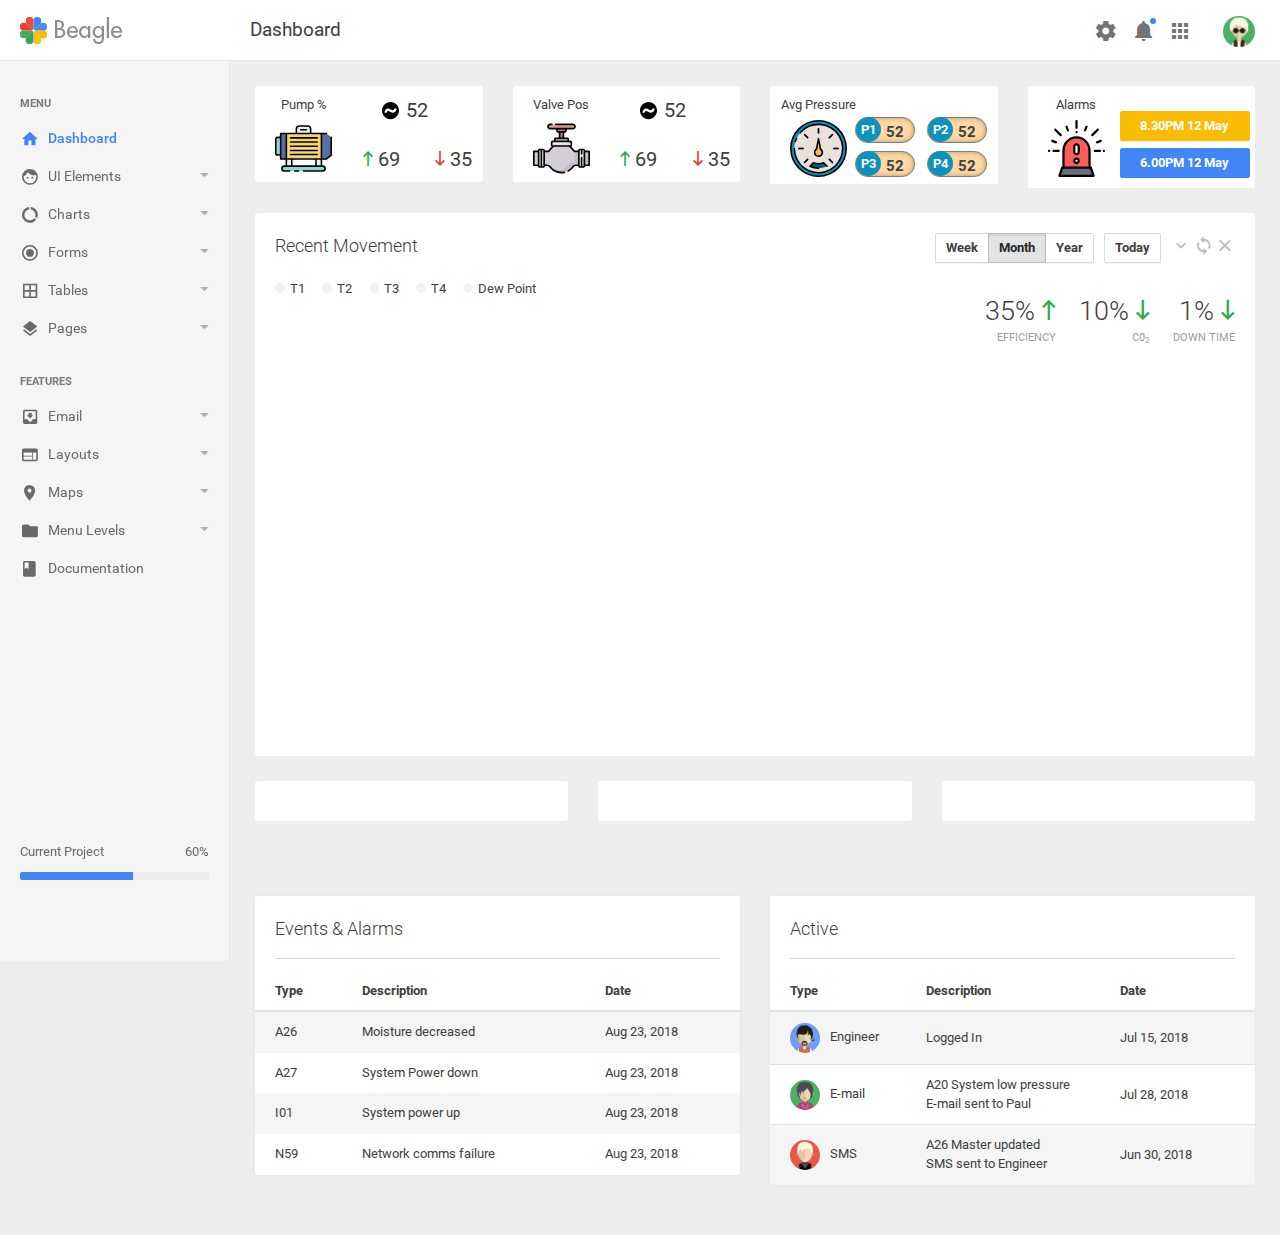
==== commit 7ecde551: "top boxes finish" ====
--- a/index.html
+++ b/index.html
@@ -445,19 +445,23 @@
                 <div class="row">
                   <div class="col-md-4 pr-0 ">
                     <div class="row">
-                      <div class="col-md-12 p-0 text-center box-heading">Pump %</div>
-                      <div class="col-md-12 p-20 text-center d-flex align-items-center"><div class="widget-img"><img src="assets/img/icons/pump.svg"></div></div>
+                      <div class="col-md-12 p-0 text-center box-heading">Alarms</div>
+                      <div class="col-md-12 p-20 text-center d-flex align-items-center"><div class="widget-img"><img src="assets/img/icons/alert.svg"></div></div>
                     </div>
                     
                   </div>
                   <div class="col-md-8">
-                    <div class="data-info">
-
-                      <div class="row">
-                        
-                        <div class="col-md-12 p-0 text-center mb-20"><span data-toggle="counter" data-end="60" class="number avg-value">0</span></div>
-                        <div class="col-md-6 p-0 text-center"><span class="avg-value no-bg number" title="Maximum value"><span class="mdi mdi-long-arrow-up text-success"></span> <span data-toggle="counter" data-end="80" class="number">0</span></span></div>
-                        <div class="col-md-6 p-0 text-center"><span class="avg-value no-bg number" title="Minimum value"><span class="mdi mdi-long-arrow-down text-danger"></span> <span data-toggle="counter" data-end="40" class="number">0</span></span></div>
+                    <div class="data-info d-flex">
+
+                      <div class="row text-right align-items-center">
+                        
+                        <div class="col-md-12 p-0 pl-15 pt-15 mb-10">
+
+                          <button class="btn btn-space btn-warning btn-block" id="not-warning">8.30PM 12 May</button>
+                          <button class="btn btn-space btn-primary btn-block" id="not-primary">6.00PM 12 May</button>
+
+                        </div>
+                        
                       </div>
 
                       
--- a/assets/css/custom_styles.css
+++ b/assets/css/custom_styles.css
@@ -157,4 +157,14 @@
 {
     font-size: 15px;
     font-weight: bold;
+}
+
+.pl-15
+{
+    padding-left: 15px !important;
+}
+
+.pt-15
+{
+    padding-top: 15px !important;
 }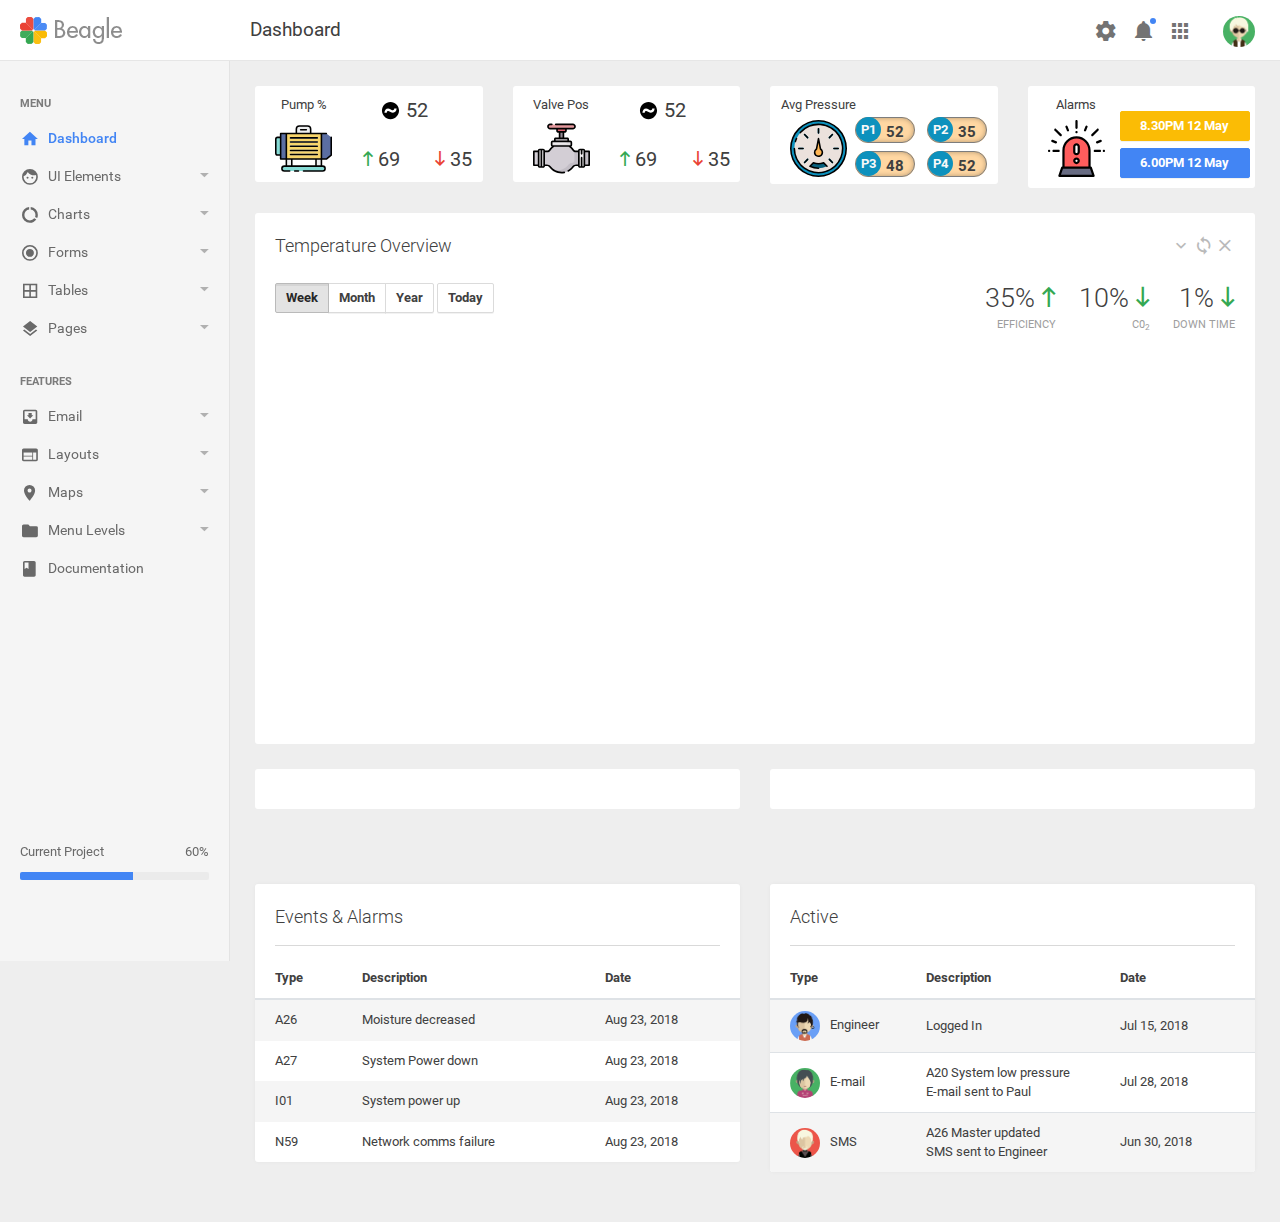
==== commit e58acdfb: "speed chart update" ====
--- a/index.html
+++ b/index.html
@@ -417,8 +417,8 @@
                       <div class="row pt-15">
                         
                         <div class="col-md-6 p-0 text-right pressure-val"><span class="pressure-val-container"><span class="pump-num">P1</span> <span data-toggle="counter" data-end="60" class="number">0</span></span></div>
-                        <div class="col-md-6 p-0 text-right pressure-val"><span class="pressure-val-container"><span class="pump-num">P2</span> <span data-toggle="counter" data-end="60" class="number">0</span></span></div>
-                        <div class="col-md-6 p-0 text-right pressure-val"><span class="pressure-val-container"><span class="pump-num">P3</span> <span data-toggle="counter" data-end="60" class="number">0</span></span></div>
+                        <div class="col-md-6 p-0 text-right pressure-val"><span class="pressure-val-container"><span class="pump-num">P2</span> <span data-toggle="counter" data-end="40" class="number">0</span></span></div>
+                        <div class="col-md-6 p-0 text-right pressure-val"><span class="pressure-val-container"><span class="pump-num">P3</span> <span data-toggle="counter" data-end="55" class="number">0</span></span></div>
                         <div class="col-md-6 p-0 text-right pressure-val"><span class="pressure-val-container"><span class="pump-num">P4</span> <span data-toggle="counter" data-end="60" class="number">0</span></span></div>
                       </div>
 
@@ -491,19 +491,10 @@
                       </div>
                     </div><span class="icon mdi mdi-chevron-down"></span><span class="icon toggle-loading mdi mdi-refresh-sync"></span><span class="icon mdi mdi-close"></span>
                   </div>
-                  <div class="button-toolbar d-none d-md-block">
-                    <div class="btn-group">
-                      <button class="btn btn-secondary" type="button">Week</button>
-                      <button class="btn btn-secondary active" type="button">Month</button>
-                      <button class="btn btn-secondary" type="button">Year</button>
-                    </div>
-                    <div class="btn-group">
-                      <button class="btn btn-secondary" type="button">Today</button>
-                    </div>
-                  </div><span class="title">Recent Movement</span>
+                  <span class="title">Temperature Overview</span>
                 </div>
                 <div class="widget-chart-container">
-                  <div class="widget-chart-info">
+                  <!-- <div class="widget-chart-info">
                     <ul class="chart-legend-horizontal">
                       <li><span data-color="main-chart-color1"></span> T1</li>
                       <li><span data-color="main-chart-color2"></span> T2</li>
@@ -511,8 +502,19 @@
                       <li><span data-color="main-chart-color3"></span> T4</li>
                       <li><span data-color="main-chart-color3"></span> Dew Point</li>
                     </ul>
-                  </div>
-                  <div class="widget-counter-group widget-counter-group-right">
+                  </div> -->
+                  <div class="widget-counter-group widget-counter-group-right pt-15">
+                    <div class="button-toolbar d-none d-md-block float-left">
+                      <div class="btn-group">
+                        <button class="btn btn-secondary active" type="button">Week</button>
+                        <button class="btn btn-secondary " type="button">Month</button>
+                        <button class="btn btn-secondary" type="button">Year</button>
+                      </div>
+                      <div class="btn-group">
+                        <button class="btn btn-secondary" type="button">Today</button>
+                      </div>
+                    </div>
+
                     <div class="counter counter-big">
                       <div class="value">35% <span class="mdi mdi-long-arrow-up text-success"></span></div>
                       <div class="desc">Efficiency</div>
@@ -526,7 +528,7 @@
                       <div class="desc"> Down Time</div>
                     </div>
                   </div>
-                  <div id="container" style="width:100%; height:400px;"></div>
+                  <div id="temperature-area-chart" style="width:100%; height:400px;"></div>
                 </div>
                 <div class="be-spinner">
                   <svg width="40px" height="40px" viewBox="0 0 66 66" xmlns="http://www.w3.org/2000/svg">
@@ -539,31 +541,21 @@
 
           <div class="row pump-rpm-section">
             
-            <div class="col-lg-4">
+            <div class="col-lg-6">
                 <div class="widget">
                   
                   <div class="widget-chart-container">
-                    <div width="100%" id="container3"></div>
-                  </div>
-                </div>
-            </div>
-
-
-            <div class="col-lg-4">
+                    <div width="100%" id="speed"></div>
+                  </div>
+                </div>
+            </div>
+
+
+            <div class="col-lg-6">
                 <div class="widget">
                   
                   <div class="widget-chart-container">
-                    <div id="container2"></div>
-                  </div>
-                </div>
-            </div>
-
-
-            <div class="col-lg-4">
-                <div class="widget">
-                  
-                  <div class="widget-chart-container">
-                    <div id="container4"></div>
+                    <div id="speed-pie"></div>
                   </div>
                 </div>
             </div>
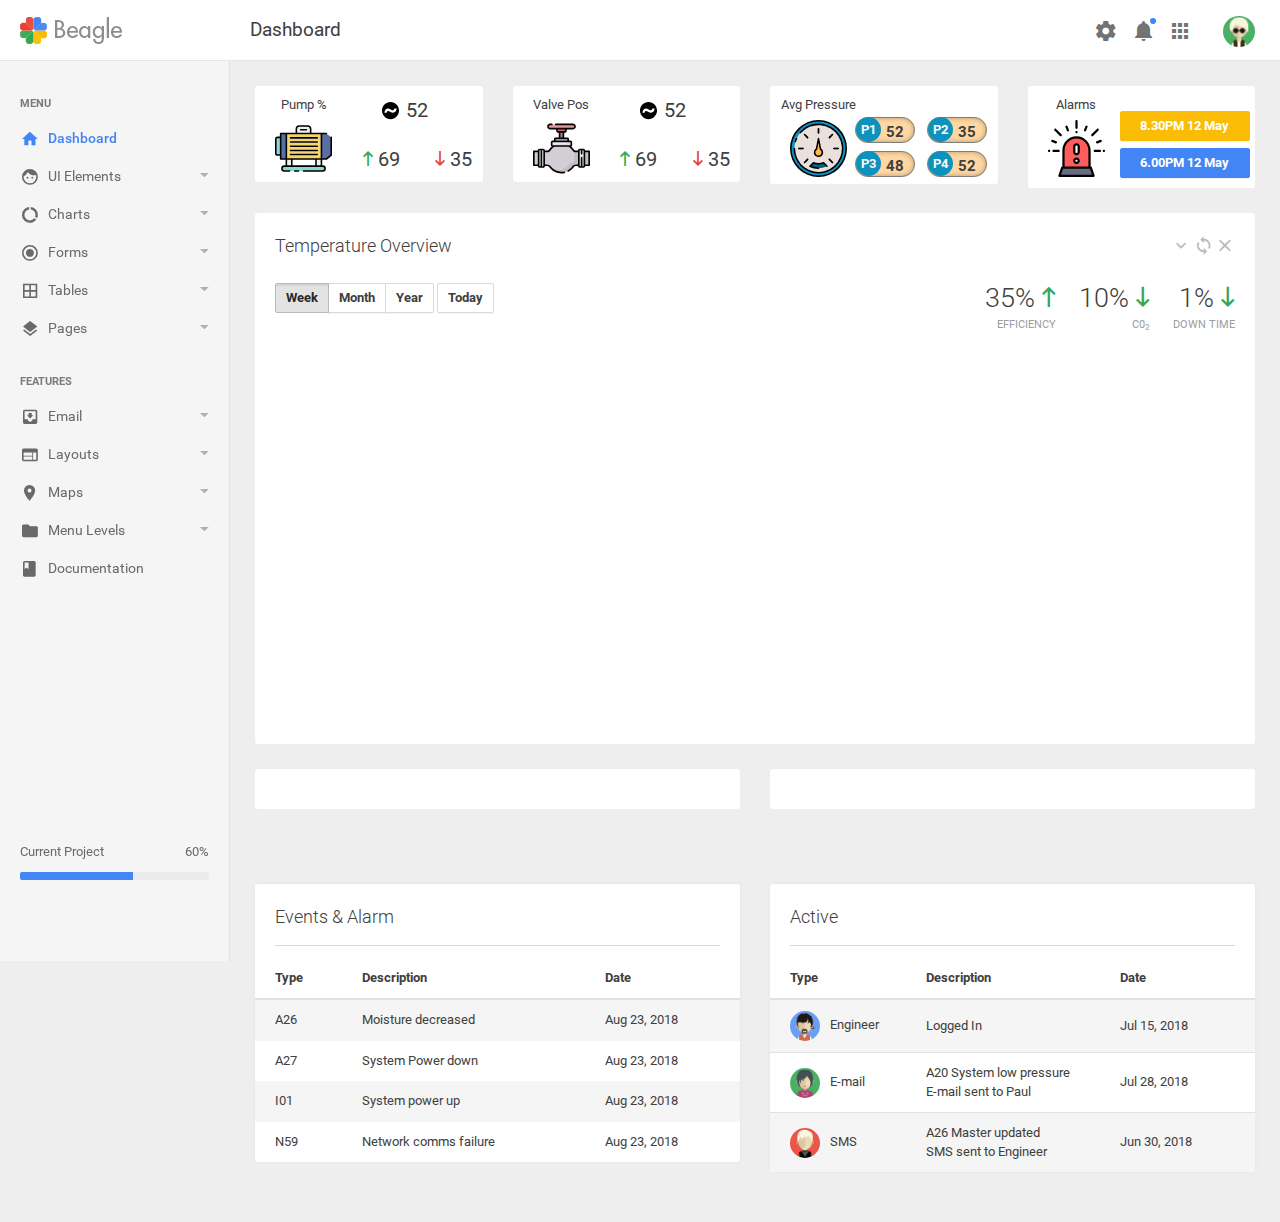
==== commit fcd02730: "retry" ====
--- a/index.html
+++ b/index.html
@@ -572,7 +572,7 @@
               <div class="card card-table">
                 <div class="card-header card-header-divider">
                   
-                  <div class="title">Events & Alarms</div>
+                  <div class="title">Events & Alarm</div>
                 </div>
                 <div class="card-body table-responsive">
                   <table class="table table-striped table-borderless">
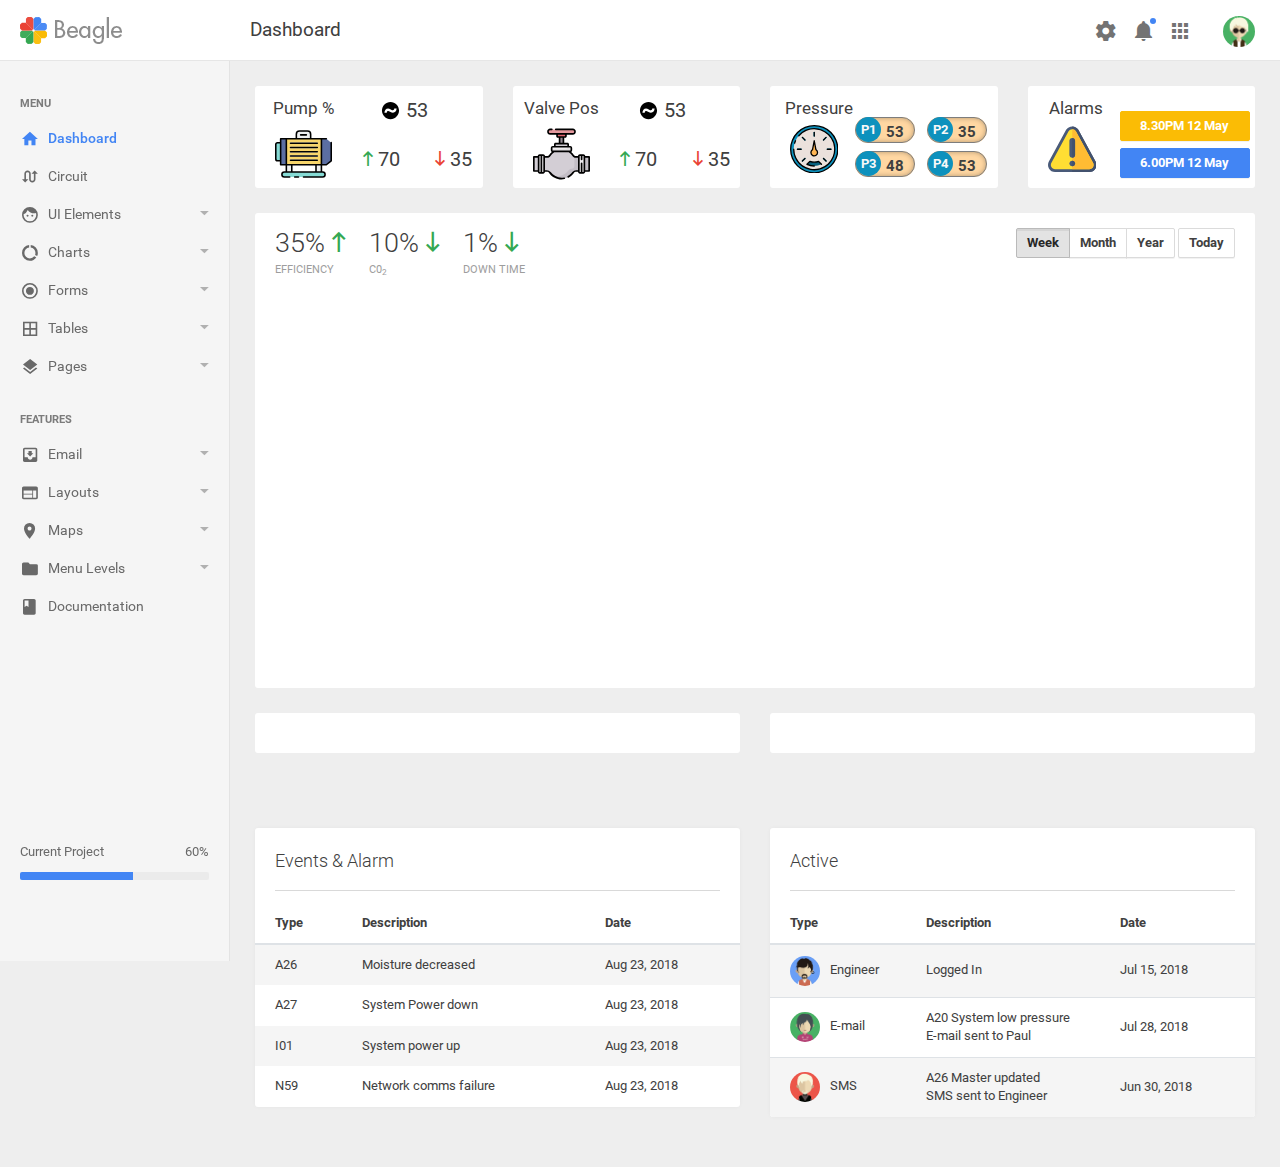
==== commit c99f3db3: "added button functionality to spline chart buttons" ====
--- a/index.html
+++ b/index.html
@@ -7,7 +7,7 @@
     <meta name="description" content="">
     <meta name="author" content="">
     <link rel="shortcut icon" href="assets/img/logo-fav.png">
-    <title>Beagle</title>
+    <title>IoT Platform</title>
     <link rel="stylesheet" type="text/css" href="assets/lib/perfect-scrollbar/css/perfect-scrollbar.css"/>
     <link rel="stylesheet" type="text/css" href="assets/lib/material-design-icons/css/material-design-iconic-font.min.css"/>
     <link rel="stylesheet" type="text/css" href="assets/lib/jquery.vectormap/jquery-jvectormap-1.2.2.css"/>
@@ -102,8 +102,8 @@
               <div class="left-sidebar-content">
                 <ul class="sidebar-elements">
                   <li class="divider">Menu</li>
-                  <li class="active"><a href="index.html"><i class="icon mdi mdi-home"></i><span>Dashboard</span></a>
-                  </li>
+                  <li class="active"><a href="index.html"><i class="icon mdi mdi-home"></i><span>Dashboard</span></a></li>
+                  <li><a href="circuit.html"><i class="icon mdi mdi-swap-alt"></i><span>Circuit</span></a></li>
                   <li class="parent"><a href="#"><i class="icon mdi mdi-face"></i><span>UI Elements</span></a>
                     <ul class="sub-menu">
                       <li><a href="ui-alerts.html">Alerts</a>
@@ -326,7 +326,7 @@
 
                 
 
-                <div class="widget widget-tile">
+                <div class="widget widget-tile top-box">
 
 
                   <div class="row">
@@ -363,7 +363,7 @@
 
                 
 
-                <div class="widget widget-tile">
+                <div class="widget widget-tile top-box">
 
 
                   <div class="row">
@@ -400,14 +400,14 @@
 
                 
 
-              <div class="widget widget-tile">
+              <div class="widget widget-tile top-box">
 
 
                 <div class="row">
                   <div class="col-md-4 pr-0 ">
                     <div class="row">
-                      <div class="col-md-12 p-0 text-center box-heading">Avg Pressure</div>
-                      <div class="col-md-12 text-center d-flex align-items-center"><div class="widget-img"><img src="assets/img/icons/pressure.svg"></div></div>
+                      <div class="col-md-12 p-0 text-center box-heading">Pressure</div>
+                      <div class="col-md-12 text-center d-flex align-items-center"><div class="widget-img"><img class="scale-down" src="assets/img/icons/pressure.svg"></div></div>
                     </div>
                     
                   </div>
@@ -439,14 +439,14 @@
 
                 
 
-              <div class="widget widget-tile">
+              <div class="widget widget-tile top-box">
 
 
                 <div class="row">
                   <div class="col-md-4 pr-0 ">
                     <div class="row">
                       <div class="col-md-12 p-0 text-center box-heading">Alarms</div>
-                      <div class="col-md-12 p-20 text-center d-flex align-items-center"><div class="widget-img"><img src="assets/img/icons/alert.svg"></div></div>
+                      <div class="col-md-12 p-20 text-center d-flex align-items-center"><div class="widget-img"><img class="scale-down" src="assets/img/icons/alert2.svg"></div></div>
                     </div>
                     
                   </div>
@@ -483,35 +483,18 @@
           <div class="row">
             <div class="col-md-12">
               <div class="widget widget-fullwidth be-loading">
-                <div class="widget-head">
-                  <div class="tools">
-                    <div class="dropdown"><a class="dropdown-toggle" data-toggle="dropdown"><span class="icon mdi mdi-more-vert d-inline-block d-md-none"></span></a>
-                      <div class="dropdown-menu" role="menu"><a class="dropdown-item" href="#">Week</a><a class="dropdown-item" href="#">Month</a><a class="dropdown-item" href="#">Year</a>
-                        <div class="dropdown-divider"></div><a class="dropdown-item" href="#">Today</a>
-                      </div>
-                    </div><span class="icon mdi mdi-chevron-down"></span><span class="icon toggle-loading mdi mdi-refresh-sync"></span><span class="icon mdi mdi-close"></span>
-                  </div>
-                  <span class="title">Temperature Overview</span>
-                </div>
+                
                 <div class="widget-chart-container">
-                  <!-- <div class="widget-chart-info">
-                    <ul class="chart-legend-horizontal">
-                      <li><span data-color="main-chart-color1"></span> T1</li>
-                      <li><span data-color="main-chart-color2"></span> T2</li>
-                      <li><span data-color="main-chart-color3"></span> T3</li>
-                      <li><span data-color="main-chart-color3"></span> T4</li>
-                      <li><span data-color="main-chart-color3"></span> Dew Point</li>
-                    </ul>
-                  </div> -->
-                  <div class="widget-counter-group widget-counter-group-right pt-15">
-                    <div class="button-toolbar d-none d-md-block float-left">
+                  
+                  <div class="widget-counter-group widget-counter-group-left pt-15">
+                    <div class="button-toolbar d-none d-md-block float-right">
                       <div class="btn-group">
-                        <button class="btn btn-secondary active" type="button">Week</button>
-                        <button class="btn btn-secondary " type="button">Month</button>
-                        <button class="btn btn-secondary" type="button">Year</button>
+                        <button class="btn btn-secondary active area-chart-toggle week" type="button">Week</button>
+                        <button class="btn btn-secondary area-chart-toggle month" type="button">Month</button>
+                        <button class="btn btn-secondary area-chart-toggle year" type="button">Year</button>
                       </div>
                       <div class="btn-group">
-                        <button class="btn btn-secondary" type="button">Today</button>
+                        <button class="btn btn-secondary area-chart-toggle today" type="button">Today</button>
                       </div>
                     </div>
 
@@ -528,6 +511,7 @@
                       <div class="desc"> Down Time</div>
                     </div>
                   </div>
+                  
                   <div id="temperature-area-chart" style="width:100%; height:400px;"></div>
                 </div>
                 <div class="be-spinner">
@@ -906,85 +890,7 @@
       
       });
 
-      Highcharts.chart('container', {
-    chart: {
-        type: 'area'
-    },
-    accessibility: {
-        description: 'Image description: An area chart compares the nuclear stockpiles of the USA and the USSR/Russia between 1945 and 2017. The number of nuclear weapons is plotted on the Y-axis and the years on the X-axis. The chart is interactive, and the year-on-year stockpile levels can be traced for each country. The US has a stockpile of 6 nuclear weapons at the dawn of the nuclear age in 1945. This number has gradually increased to 369 by 1950 when the USSR enters the arms race with 6 weapons. At this point, the US starts to rapidly build its stockpile culminating in 32,040 warheads by 1966 compared to the USSR’s 7,089. From this peak in 1966, the US stockpile gradually decreases as the USSR’s stockpile expands. By 1978 the USSR has closed the nuclear gap at 25,393. The USSR stockpile continues to grow until it reaches a peak of 45,000 in 1986 compared to the US arsenal of 24,401. From 1986, the nuclear stockpiles of both countries start to fall. By 2000, the numbers have fallen to 10,577 and 21,000 for the US and Russia, respectively. The decreases continue until 2017 at which point the US holds 4,018 weapons compared to Russia’s 4,500.'
-    },
-    title: {
-        text: 'US and USSR nuclear stockpiles'
-    },
-    subtitle: {
-        text: 'Sources: <a href="https://thebulletin.org/2006/july/global-nuclear-stockpiles-1945-2006">' +
-            'thebulletin.org</a> &amp; <a href="https://www.armscontrol.org/factsheets/Nuclearweaponswhohaswhat">' +
-            'armscontrol.org</a>'
-    },
-    xAxis: {
-        allowDecimals: false,
-        labels: {
-            formatter: function () {
-                return this.value; // clean, unformatted number for year
-            }
-        },
-        accessibility: {
-            rangeDescription: 'Range: 1940 to 2018.'
-        }
-    },
-    yAxis: {
-        title: {
-            text: 'Nuclear weapon states'
-        },
-        labels: {
-            formatter: function () {
-                return this.value / 1000 + 'k';
-            }
-        }
-    },
-    tooltip: {
-        pointFormat: '{series.name} had stockpiled <b>{point.y:,.0f}</b><br/>warheads in {point.x}'
-    },
-    plotOptions: {
-        area: {
-            pointStart: 1940,
-            marker: {
-                enabled: false,
-                symbol: 'circle',
-                radius: 2,
-                states: {
-                    hover: {
-                        enabled: true
-                    }
-                }
-            }
-        }
-    },
-    series: [{
-        name: 'USA',
-        data: [
-            null, null, null, null, null, 6, 11, 32, 110, 235,
-            369, 640, 1005, 1436, 2063, 3057, 4618, 6444, 9822, 15468,
-            20434, 24126, 27387, 29459, 31056, 31982, 32040, 31233, 29224, 27342,
-            26662, 26956, 27912, 28999, 28965, 27826, 25579, 25722, 24826, 24605,
-            24304, 23464, 23708, 24099, 24357, 24237, 24401, 24344, 23586, 22380,
-            21004, 17287, 14747, 13076, 12555, 12144, 11009, 10950, 10871, 10824,
-            10577, 10527, 10475, 10421, 10358, 10295, 10104, 9914, 9620, 9326,
-            5113, 5113, 4954, 4804, 4761, 4717, 4368, 4018
-        ]
-    }, {
-        name: 'USSR/Russia',
-        data: [null, null, null, null, null, null, null, null, null, null,
-            5, 25, 50, 120, 150, 200, 426, 660, 869, 1060,
-            1605, 2471, 3322, 4238, 5221, 6129, 7089, 8339, 9399, 10538,
-            11643, 13092, 14478, 15915, 17385, 19055, 21205, 23044, 25393, 27935,
-            30062, 32049, 33952, 35804, 37431, 39197, 45000, 43000, 41000, 39000,
-            37000, 35000, 33000, 31000, 29000, 27000, 25000, 24000, 23000, 22000,
-            21000, 20000, 19000, 18000, 18000, 17000, 16000, 15537, 14162, 12787,
-            12600, 11400, 5500, 4512, 4502, 4502, 4500, 4500
-        ]
-    }]
-});
+      
     </script>
   </body>
 </html>--- a/assets/css/custom_styles.css
+++ b/assets/css/custom_styles.css
@@ -167,4 +167,56 @@
 .pt-15
 {
     padding-top: 15px !important;
+}
+
+.scale-down
+{
+    transform: scale(0.85);
+    transform-origin: top left;
+}
+
+.top-box .box-heading
+{
+    font-size: 17px;
+}
+
+.pb-30
+{
+    padding-bottom: 30px !important;
+}
+
+div.tick
+{
+    display: inline-block;
+    position: absolute;
+    top: 0px;
+    left: 0px;
+    width: 15px;
+    height: 15px;
+    background: red;
+}
+
+.chart-legend-horizontal li
+{
+    position: relative;
+}
+
+.chart-legend-horizontal li span
+{
+    background: #c1c1c1;
+}
+
+.chart-legend-horizontal li
+{
+    cursor: pointer;
+}
+
+.chart-legend-horizontal li:hover
+{
+    color: #4285f4;
+}
+
+#temperature-area-chart
+{
+    overflow: unset !important;
 }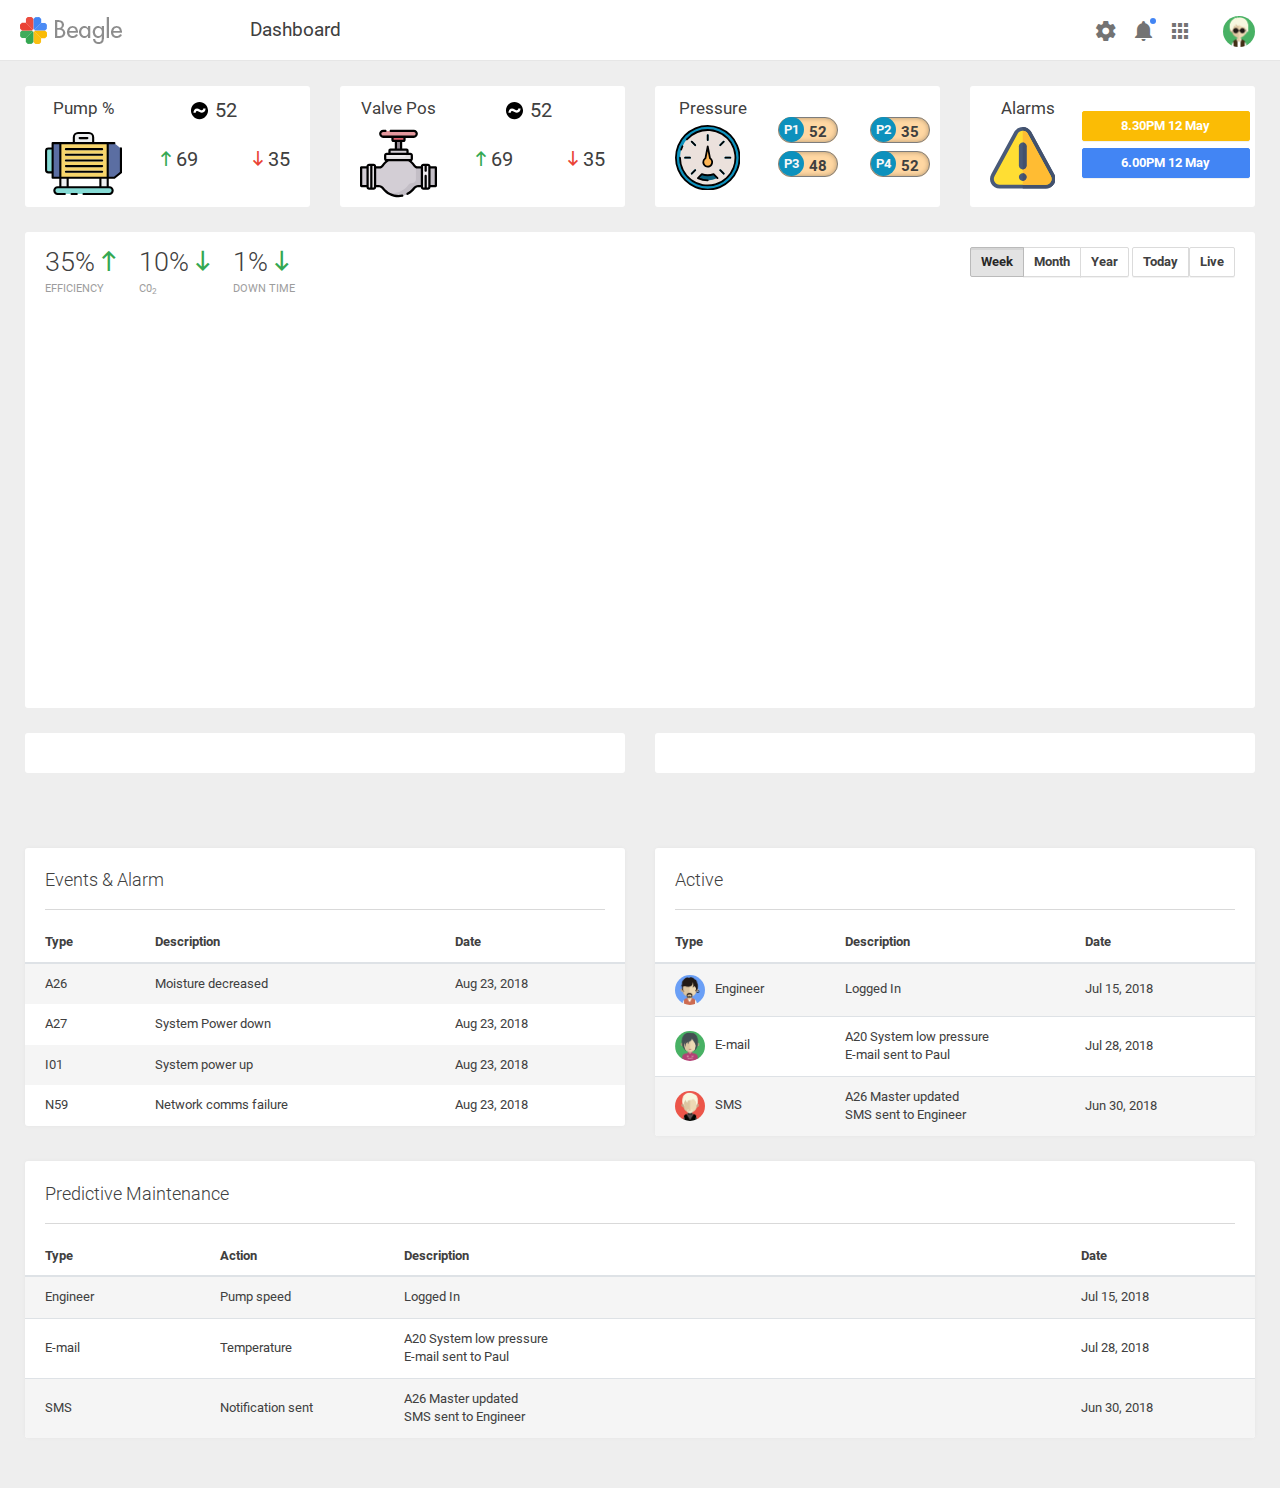
==== commit d48b009a: "remove side bar, new tables, update charts" ====
--- a/index.html
+++ b/index.html
@@ -7,7 +7,7 @@
     <meta name="description" content="">
     <meta name="author" content="">
     <link rel="shortcut icon" href="assets/img/logo-fav.png">
-    <title>IoT Platform</title>
+    <title>InfaBytes | IoT Platform</title>
     <link rel="stylesheet" type="text/css" href="assets/lib/perfect-scrollbar/css/perfect-scrollbar.css"/>
     <link rel="stylesheet" type="text/css" href="assets/lib/material-design-icons/css/material-design-iconic-font.min.css"/>
     <link rel="stylesheet" type="text/css" href="assets/lib/jquery.vectormap/jquery-jvectormap-1.2.2.css"/>
@@ -95,230 +95,7 @@
           </div>
         </div>
       </nav>
-      <div class="be-left-sidebar">
-        <div class="left-sidebar-wrapper"><a class="left-sidebar-toggle" href="#">Dashboard</a>
-          <div class="left-sidebar-spacer">
-            <div class="left-sidebar-scroll">
-              <div class="left-sidebar-content">
-                <ul class="sidebar-elements">
-                  <li class="divider">Menu</li>
-                  <li class="active"><a href="index.html"><i class="icon mdi mdi-home"></i><span>Dashboard</span></a></li>
-                  <li><a href="circuit.html"><i class="icon mdi mdi-swap-alt"></i><span>Circuit</span></a></li>
-                  <li class="parent"><a href="#"><i class="icon mdi mdi-face"></i><span>UI Elements</span></a>
-                    <ul class="sub-menu">
-                      <li><a href="ui-alerts.html">Alerts</a>
-                      </li>
-                      <li><a href="ui-buttons.html">Buttons</a>
-                      </li>
-                      <li><a href="ui-cards.html"><span class="badge badge-primary float-right">New</span>Cards</a>
-                      </li>
-                      <li><a href="ui-panels.html">Panels</a>
-                      </li>
-                      <li><a href="ui-general.html">General</a>
-                      </li>
-                      <li><a href="ui-modals.html">Modals</a>
-                      </li>
-                      <li><a href="ui-notifications.html">Notifications</a>
-                      </li>
-                      <li><a href="ui-icons.html">Icons</a>
-                      </li>
-                      <li><a href="ui-grid.html">Grid</a>
-                      </li>
-                      <li><a href="ui-tabs-accordions.html">Tabs &amp; Accordions</a>
-                      </li>
-                      <li><a href="ui-nestable-lists.html">Nestable Lists</a>
-                      </li>
-                      <li><a href="ui-typography.html">Typography</a>
-                      </li>
-                      <li><a href="ui-dragdrop.html"><span class="badge badge-primary float-right">New</span>Drag &amp; Drop</a>
-                      </li>
-                      <li><a href="ui-sweetalert2.html"><span class="badge badge-primary float-right">New</span>Sweetalert 2</a>
-                      </li>
-                    </ul>
-                  </li>
-                  <li class="parent"><a href="charts.html"><i class="icon mdi mdi-chart-donut"></i><span>Charts</span></a>
-                    <ul class="sub-menu">
-                      <li><a href="charts-flot.html">Flot</a>
-                      </li>
-                      <li><a href="charts-sparkline.html">Sparklines</a>
-                      </li>
-                      <li><a href="charts-chartjs.html">Chart.js</a>
-                      </li>
-                      <li><a href="charts-morris.html">Morris.js</a>
-                      </li>
-                    </ul>
-                  </li>
-                  <li class="parent"><a href="#"><i class="icon mdi mdi-dot-circle"></i><span>Forms</span></a>
-                    <ul class="sub-menu">
-                      <li><a href="form-elements.html">Elements</a>
-                      </li>
-                      <li><a href="form-validation.html">Validation</a>
-                      </li>
-                      <li><a href="form-multiselect.html">Multiselect</a>
-                      </li>
-                      <li><a href="form-wizard.html">Wizard</a>
-                      </li>
-                      <li><a href="form-masks.html">Input Masks</a>
-                      </li>
-                      <li><a href="form-wysiwyg.html">WYSIWYG Editor</a>
-                      </li>
-                      <li><a href="form-upload.html">Multi Upload</a>
-                      </li>
-                    </ul>
-                  </li>
-                  <li class="parent"><a href="#"><i class="icon mdi mdi-border-all"></i><span>Tables</span></a>
-                    <ul class="sub-menu">
-                      <li><a href="tables-general.html">General</a>
-                      </li>
-                      <li><a href="tables-datatables.html">Data Tables</a>
-                      </li>
-                      <li><a href="tables-filters.html"><span class="badge badge-primary float-right">New</span>Table Filters</a>
-                      </li>
-                    </ul>
-                  </li>
-                  <li class="parent"><a href="#"><i class="icon mdi mdi-layers"></i><span>Pages</span></a>
-                    <ul class="sub-menu">
-                      <li><a href="pages-blank.html">Blank Page</a>
-                      </li>
-                      <li><a href="pages-blank-header.html">Blank Page Header</a>
-                      </li>
-                      <li><a href="pages-login.html">Login</a>
-                      </li>
-                      <li><a href="pages-login2.html">Login v2</a>
-                      </li>
-                      <li><a href="pages-404.html">404 Page</a>
-                      </li>
-                      <li><a href="pages-sign-up.html">Sign Up</a>
-                      </li>
-                      <li><a href="pages-forgot-password.html">Forgot Password</a>
-                      </li>
-                      <li><a href="pages-profile.html">Profile</a>
-                      </li>
-                      <li><a href="pages-pricing-tables.html">Pricing Tables</a>
-                      </li>
-                      <li><a href="pages-pricing-tables2.html">Pricing Tables v2</a>
-                      </li>
-                      <li><a href="pages-timeline.html">Timeline</a>
-                      </li>
-                      <li><a href="pages-timeline2.html">Timeline v2</a>
-                      </li>
-                      <li><a href="pages-invoice.html"><span class="badge badge-primary float-right">New</span>Invoice</a>
-                      </li>
-                      <li><a href="pages-calendar.html">Calendar</a>
-                      </li>
-                      <li><a href="pages-gallery.html">Gallery</a>
-                      </li>
-                      <li><a href="pages-code-editor.html"><span class="badge badge-primary float-right">New    </span>Code Editor</a>
-                      </li>
-                      <li><a href="pages-booking.html"><span class="badge badge-primary float-right">New</span>Booking</a>
-                      </li>
-                      <li><a href="pages-loaders.html"><span class="badge badge-primary float-right">New</span>Loaders</a>
-                      </li>
-                      <li><a href="pages-ajax-loader.html"><span class="badge badge-primary float-right">New</span>AJAX Loader</a>
-                      </li>
-                    </ul>
-                  </li>
-                  <li class="divider">Features</li>
-                  <li class="parent"><a href="#"><i class="icon mdi mdi-inbox"></i><span>Email</span></a>
-                    <ul class="sub-menu">
-                      <li><a href="email-inbox.html">Inbox</a>
-                      </li>
-                      <li><a href="email-read.html">Email Detail</a>
-                      </li>
-                      <li><a href="email-compose.html">Email Compose</a>
-                      </li>
-                    </ul>
-                  </li>
-                  <li class="parent"><a href="#"><i class="icon mdi mdi-view-web"></i><span>Layouts</span></a>
-                    <ul class="sub-menu">
-                      <li><a href="layouts-primary-header.html">Primary Header</a>
-                      </li>
-                      <li><a href="layouts-success-header.html">Success Header</a>
-                      </li>
-                      <li><a href="layouts-warning-header.html">Warning Header</a>
-                      </li>
-                      <li><a href="layouts-danger-header.html">Danger Header</a>
-                      </li>
-                      <li><a href="layouts-search-input.html">Search Input</a>
-                      </li>
-                      <li><a href="layouts-offcanvas-menu.html">Off Canvas Menu</a>
-                      </li>
-                      <li><a href="layouts-top-menu.html"><span class="badge badge-primary float-right">New</span>Top Menu</a>
-                      </li>
-                      <li><a href="layouts-nosidebar-left.html">Without Left Sidebar</a>
-                      </li>
-                      <li><a href="layouts-nosidebar-right.html">Without Right Sidebar</a>
-                      </li>
-                      <li><a href="layouts-nosidebars.html">Without Both Sidebars</a>
-                      </li>
-                      <li><a href="layouts-fixed-sidebar.html">Fixed Left Sidebar</a>
-                      </li>
-                      <li><a href="layouts-boxed-layout.html"><span class="badge badge-primary float-right">New</span>Boxed Layout</a>
-                      </li>
-                      <li><a href="pages-blank-aside.html">Page Aside</a>
-                      </li>
-                      <li><a href="layouts-collapsible-sidebar.html">Collapsible Sidebar</a>
-                      </li>
-                      <li><a href="layouts-sub-navigation.html"><span class="badge badge-primary float-right">New</span>Sub Navigation</a>
-                      </li>
-                      <li><a href="layouts-mega-menu.html"><span class="badge badge-primary float-right">New</span>Mega Menu</a>
-                      </li>
-                    </ul>
-                  </li>
-                  <li class="parent"><a href="#"><i class="icon mdi mdi-pin"></i><span>Maps</span></a>
-                    <ul class="sub-menu">
-                      <li><a href="maps-google.html">Google Maps</a>
-                      </li>
-                      <li><a href="maps-vector.html">Vector Maps</a>
-                      </li>
-                    </ul>
-                  </li>
-                  <li class="parent"><a href="#"><i class="icon mdi mdi-folder"></i><span>Menu Levels</span></a>
-                    <ul class="sub-menu">
-                      <li class="parent"><a href="#"><i class="icon mdi mdi-undefined"></i><span>Level 1</span></a>
-                        <ul class="sub-menu">
-                          <li><a href="#"><i class="icon mdi mdi-undefined"></i><span>Level 2</span></a>
-                          </li>
-                          <li class="parent"><a href="#"><i class="icon mdi mdi-undefined"></i><span>Level 2</span></a>
-                            <ul class="sub-menu">
-                              <li><a href="#"><i class="icon mdi mdi-undefined"></i><span>Level 3</span></a>
-                              </li>
-                              <li><a href="#"><i class="icon mdi mdi-undefined"></i><span>Level 3</span></a>
-                              </li>
-                            </ul>
-                          </li>
-                        </ul>
-                      </li>
-                      <li class="parent"><a href="#"><i class="icon mdi mdi-undefined"></i><span>Level 1</span></a>
-                        <ul class="sub-menu">
-                          <li><a href="#"><i class="icon mdi mdi-undefined"></i><span>Level 2</span></a>
-                          </li>
-                          <li class="parent"><a href="#"><i class="icon mdi mdi-undefined"></i><span>Level 2</span></a>
-                            <ul class="sub-menu">
-                              <li><a href="#"><i class="icon mdi mdi-undefined"></i><span>Level 3</span></a>
-                              </li>
-                              <li><a href="#"><i class="icon mdi mdi-undefined"></i><span>Level 3</span></a>
-                              </li>
-                            </ul>
-                          </li>
-                        </ul>
-                      </li>
-                    </ul>
-                  </li>
-                  <li><a href="documentation.html"><i class="icon mdi mdi-book"></i><span>Documentation</span></a>
-                  </li>
-                </ul>
-              </div>
-            </div>
-          </div>
-          <div class="progress-widget">
-            <div class="progress-data"><span class="progress-value">60%</span><span class="name">Current Project</span></div>
-            <div class="progress">
-              <div class="progress-bar progress-bar-primary" style="width: 60%;"></div>
-            </div>
-          </div>
-        </div>
-      </div>
+      
       <div class="be-content">
         <div class="main-content container-fluid">
           <div class="row">
@@ -495,6 +272,7 @@
                       </div>
                       <div class="btn-group">
                         <button class="btn btn-secondary area-chart-toggle today" type="button">Today</button>
+                        <a href="circuit.html"><button class="btn btn-secondary" type="button">Live</button></a>
                       </div>
                     </div>
 
@@ -604,6 +382,8 @@
                 </div>
               </div>
             </div>
+            
+
             <div class="col-12 col-lg-6">
               <div class="card card-table">
                 <div class="card-header card-header-divider">
@@ -637,6 +417,53 @@
                       </tr>
                       <tr>
                         <td class="user-avatar"> <img src="assets/img/avatar3.png" alt="Avatar">SMS</td>
+                        <td>A26 Master updated<br>SMS sent to Engineer</td>
+                        <td>Jun 30, 2018</td>
+                        
+                      </tr>
+                    </tbody>
+                  </table>
+                </div>
+              </div>
+            </div>
+
+            <div class="col-12 col-lg-12">
+              <div class="card card-table">
+                <div class="card-header card-header-divider">
+                  
+                  <div class="title">Predictive Maintenance</div>
+                </div>
+                <div class="card-body table-responsive">
+                  <table class="table table-striped table-hover">
+                    <thead>
+                      <tr>
+                        <th style="width:15%;">Type</th>
+                        <th style="width:15%;">Action</th>
+                        <th style="width: 55%;">Description</th>
+                        <th style="width:15%;">Date</th>
+                        
+                        
+                      </tr>
+                    </thead>
+                    <tbody>
+                      
+                      <tr>
+                        <td>Engineer</td>
+                        <td>Pump speed</td>
+                        <td>Logged In</td>
+                        <td>Jul 15, 2018</td>
+                        
+                      </tr>
+                      <tr>
+                        <td>E-mail</td>
+                        <td>Temperature</td>
+                        <td>A20 System low pressure<br>E-mail sent to Paul</td>
+                        <td>Jul 28, 2018</td>
+                        
+                      </tr>
+                      <tr>
+                        <td>SMS</td>
+                        <td>Notification sent</td>
                         <td>A26 Master updated<br>SMS sent to Engineer</td>
                         <td>Jun 30, 2018</td>
                         
--- a/assets/css/custom_styles.css
+++ b/assets/css/custom_styles.css
@@ -219,4 +219,36 @@
 #temperature-area-chart
 {
     overflow: unset !important;
+}
+
+.be-content
+{
+    margin-left: 0px;
+}
+
+.go-back-btn-icon
+{
+    font-size: 17px;
+    vertical-align: middle;
+    margin: 0px 5px;
+    position: relative;
+    top: -1px;
+}
+
+.px-15
+{
+    padding-left: 15px;
+    padding-right: 15px;
+}
+
+.anchorPos label, .anchorPos .pumpindex
+{
+    position: relative;
+    top: -2px;
+}
+
+.go-back-btn
+{
+    position: relative;
+    top: -50px;
 }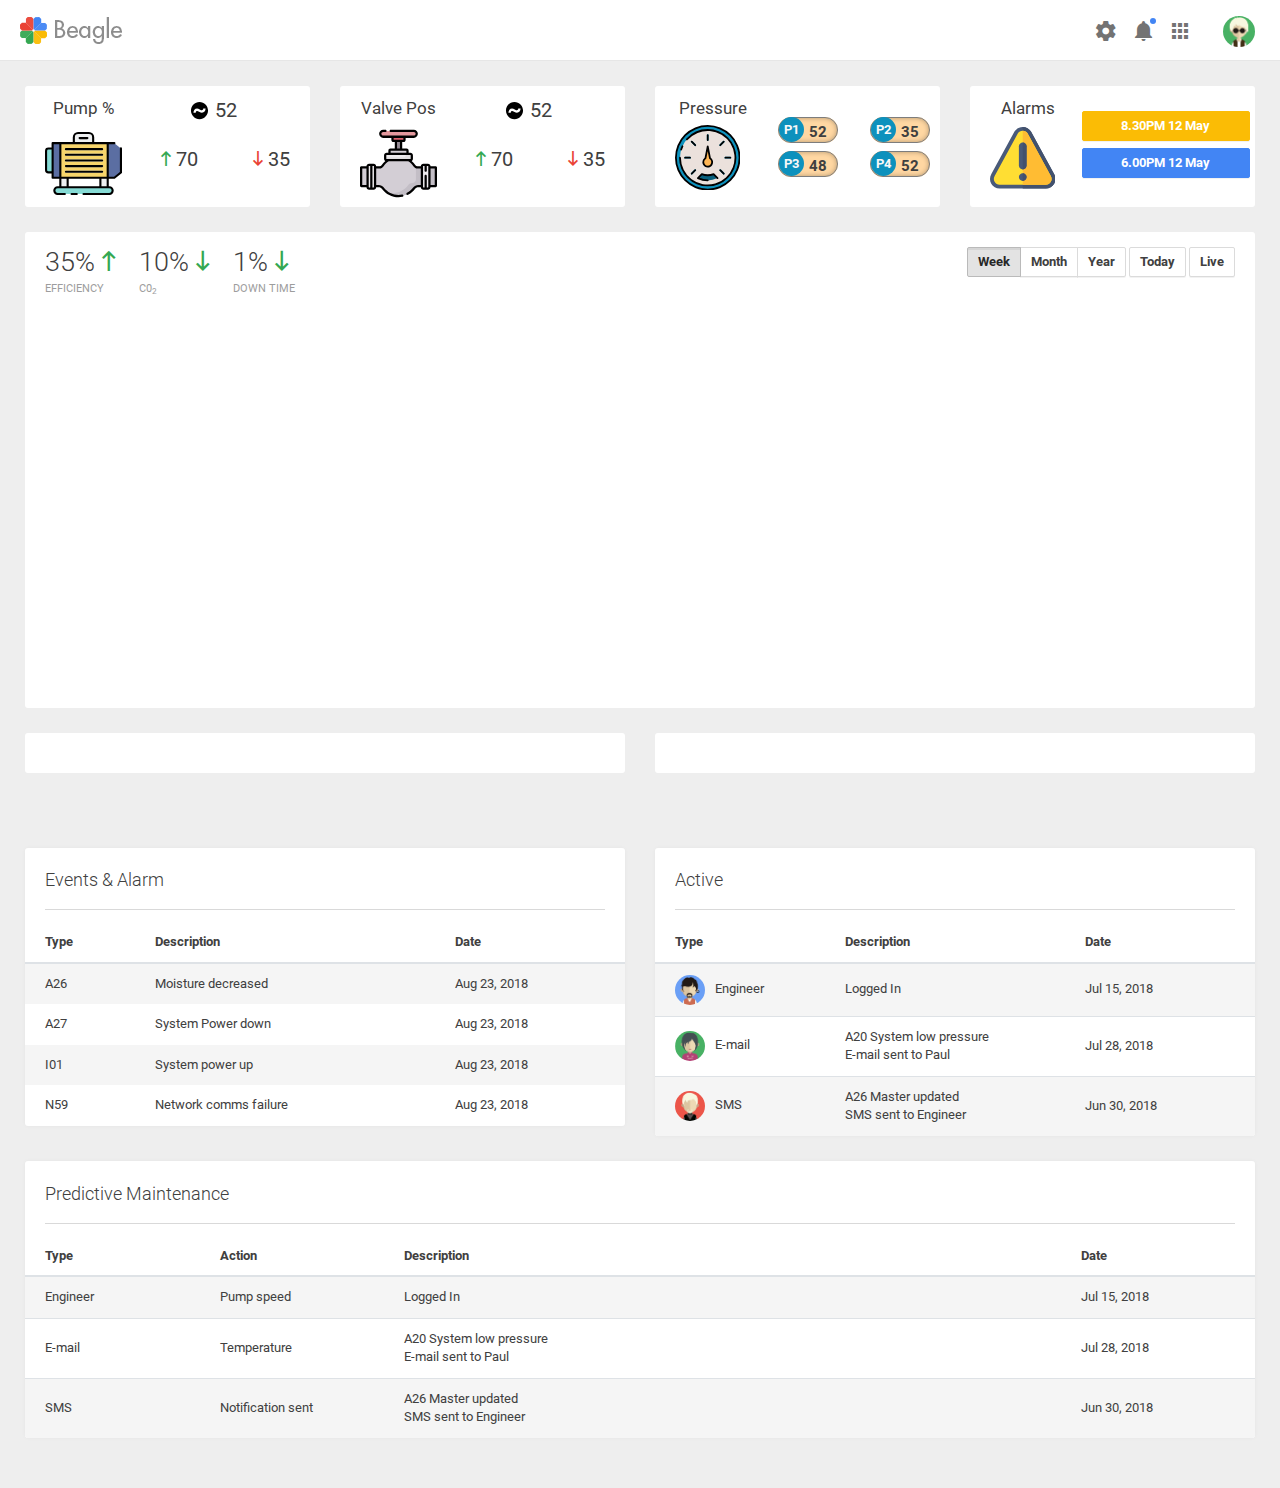
==== commit 59b328b4: "change" ====
--- a/index.html
+++ b/index.html
@@ -22,7 +22,7 @@
         <div class="container-fluid">
           <div class="be-navbar-header"><a class="navbar-brand" href="index.html"></a>
           </div>
-          <div class="page-title"><span>Dashboard</span></div>
+          <div class="page-title"><span></span></div>
           <div class="be-right-navbar">
             <ul class="nav navbar-nav float-right be-user-nav">
               <li class="nav-item dropdown"><a class="nav-link dropdown-toggle" href="#" data-toggle="dropdown" role="button" aria-expanded="false"><img src="assets/img/avatar.png" alt="Avatar"><span class="user-name">Túpac Amaru</span></a>
@@ -272,6 +272,11 @@
                       </div>
                       <div class="btn-group">
                         <button class="btn btn-secondary area-chart-toggle today" type="button">Today</button>
+                        
+                      </div>
+
+                      <div class="btn-group">
+                        
                         <a href="circuit.html"><button class="btn btn-secondary" type="button">Live</button></a>
                       </div>
                     </div>
